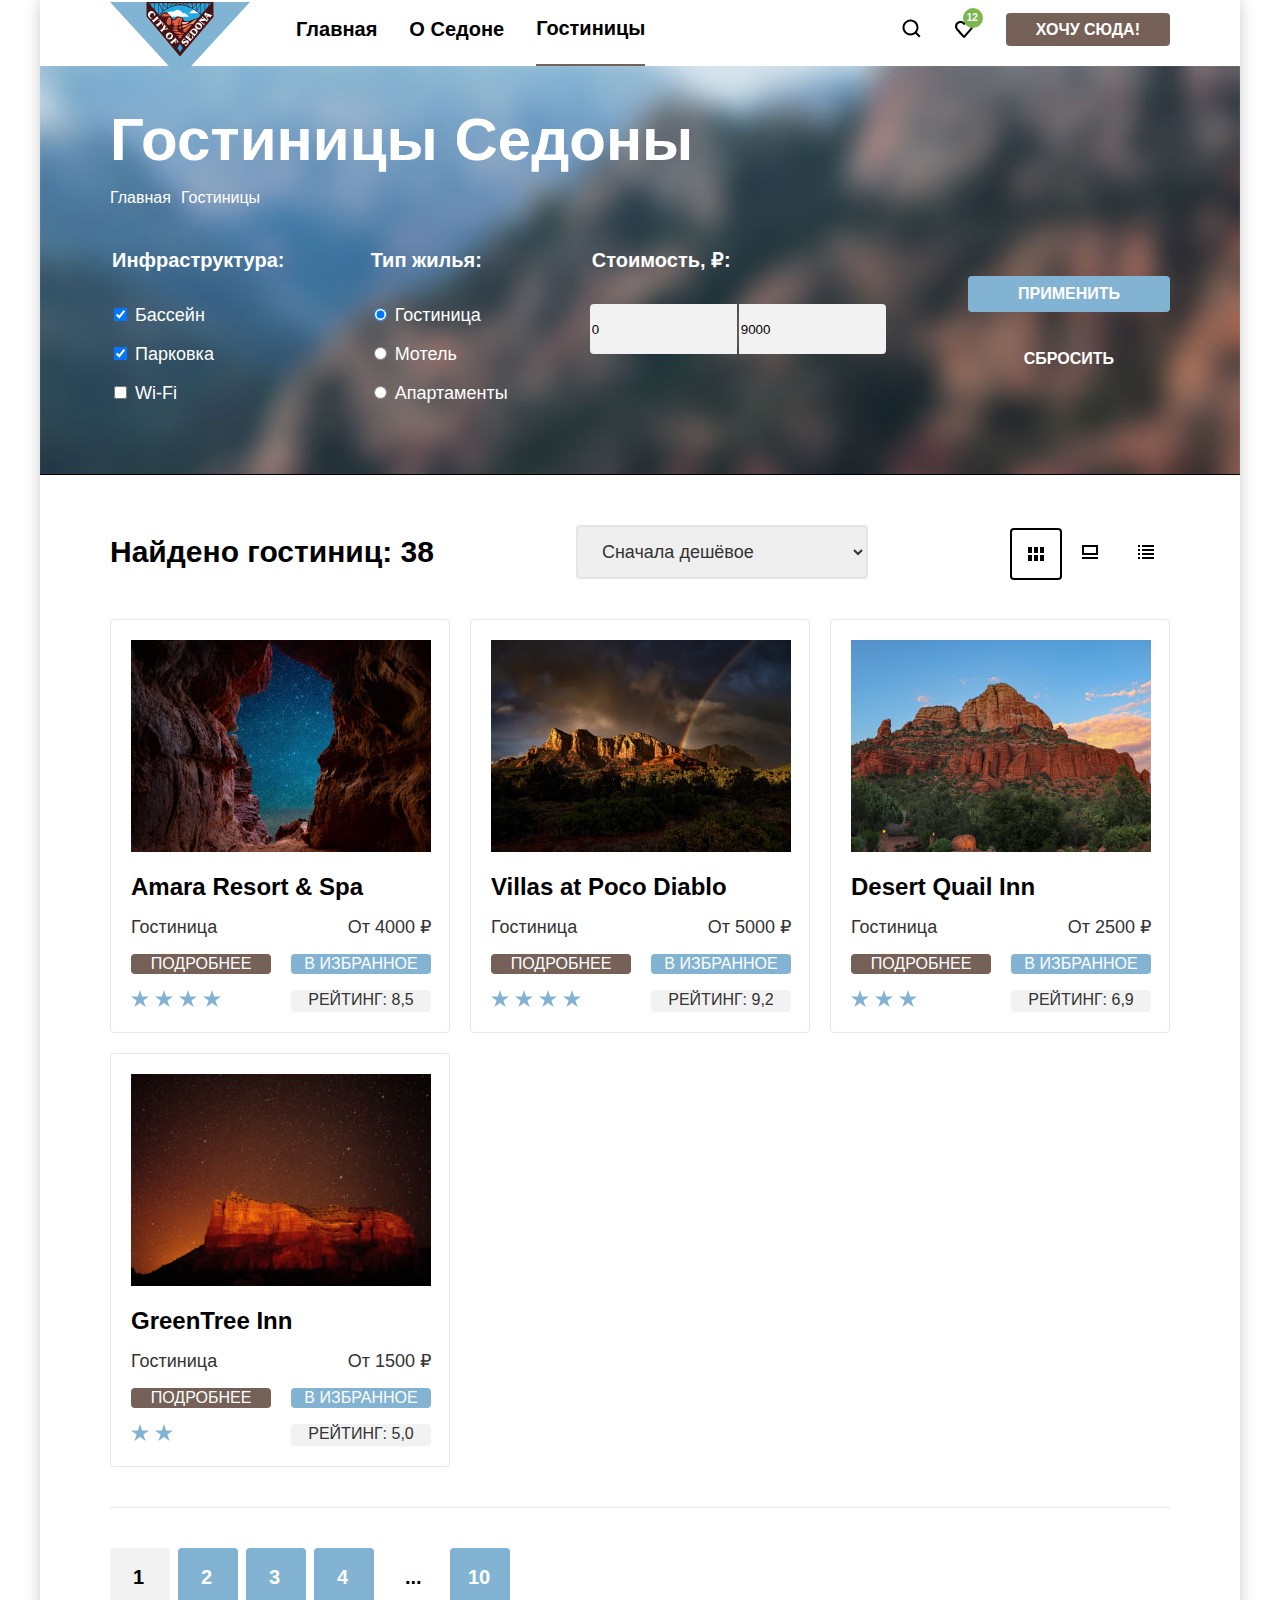
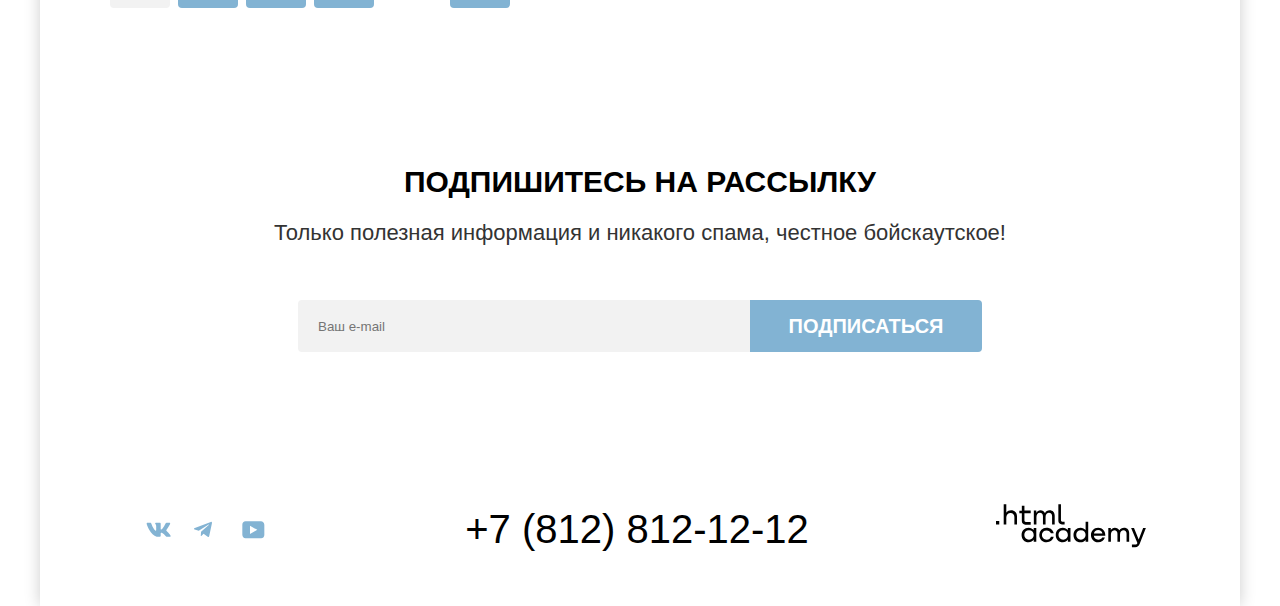
==== catalog.html @ 8053b5fb "Revert "Завершаем вёрстку всех компонентов"" ====
<!DOCTYPE html>
<html lang="ru">

  <head>
    <meta charset="utf-8">
    <title>Каталог</title>
    <link rel="stylesheet" href="styles/style.css">
  </head>

  <body>
    <div class="shadow-container">
    <header class="page-header">
      <nav class="navigation">
        <a href="index.html" class="navigation-link-logo">
          <img src="img/header-logo.svg" alt="Логотип Седона" class="page-header-logo">
        </a>
        <ul class="navigation-list">
          <li class="navigation-item">
            <a href="index.html" class="navigation-link">Главная</a>
          </li>
          <li class="navigation-item">
            <a href="#" class="navigation-link">О Седоне</a>
          </li>
          <li class="navigation-item">
            <a href="catalog.html" class="navigation-link navigation-current">Гостиницы</a>
          </li>
        </ul>
        <ul class="navigation-list navigation-user">
          <li class="navigation-item">
            <a href="#" class="navigation-link">
              <div class="search-icon"></div>
              <span class="visually-hidden">Поиск</span>
            </a>
          </li>
          <li class="navigation-item">
            <a href="#" class="navigation-link">
              <div class="favorite-icon">
                <div class="nav-link-favorit">
                  <div class="nav-link-favorite-number">12</div>
                </div>
              </div>
              <span class="visually-hidden">Избранное</span>
            </a>
          </li>
          <li class="navigation-item">
            <a href="#" class="navigation-link-button button">Хочу Сюда!</a>
          </li>
        </ul>
      </nav>
    </header>
    <main class="main-inner main-container">
      <div class="page-container">
        <div class="inner-header">
          <h1 class="inner-header-title">Гостиницы Седоны</h1>
          <ul class="breadcrumbs">
            <li class="breadcrumbs-item">
              <a class="breadcrumbs-link" href="index.html">Главная</a>
            </li>
            <li class="breadcrumbs-item">
              <a class="breadcrumbs-link">Гостиницы</a>
            </li>
          </ul>
          <section class="catalog-products">
            <h2 class="visually-hidden" hidden>Список жилья с фильтрами</h2>
            <form class="catalog-filter" action="https://echo.htmlacademy.ru/" method="get">
              <div class="catalog-filter-wrapper">
                <fieldset class="catalog-filter-group">
                  <legend class="catalog-filter-title">Инфраструктура:</legend>
                  <ul class="catalog-filter-list">
                    <li class="catalog-filter-item">
                      <label class="control">
                        <input class="control-input" type="checkbox" name="swimming-pool" checked>
                        Бассейн
                      </label>
                    </li>
                    <li class="catalog-filter-item">
                      <label class="control">
                        <input class="control-input" type="checkbox" name="parking-place" checked>
                        Парковка
                      </label>
                    </li>
                    <li class="catalog-filter-item">
                      <label class="control">
                        <input class="control-input" type="checkbox" name="wifi-zone">
                        Wi-Fi
                      </label>
                    </li>
                  </ul>
                </fieldset>
                <fieldset class="catalog-filter-group">
                  <legend class="catalog-filter-title">Тип жилья:</legend>
                  <ul class="catalog-filter-list">
                    <li class="catalog-filter-item">
                      <label class="control">
                        <input class="control-input" type="radio" name="accomodation" value="Hotel" checked>
                        Гостиница
                      </label>
                    </li>
                    <li class="catalog-filter-item">
                      <label class="control">
                        <input class="control-input" type="radio" name="accomodation" value="Motel">
                        Мотель
                      </label>
                    </li>
                    <li class="catalog-filter-item">
                      <label class="control">
                        <input class="control-input" type="radio" name="accomodation" value="apartments">
                        Апартаменты
                      </label>
                    </li>
                  </ul>
                </fieldset>
                <fieldset class="catalog-filter-group">
                  <legend class="catalog-filter-title">Стоимость, ₽:</legend>
                  <div class="input-price-block">
                    <input class="input-price" type="number" name="min-price" value="0">
                    <input class="input-price input-price-max" type="number" name="max-price" value="9000">
                  </div>
                </fieldset>
                <div class="catalog-filter-buttons">
                  <button class="catalog-filter-button button-blue" type="submit">Применить</button>
                  <button class="catalog-filter-button-bottom" type="reset">Сбросить</button>
                </div>
              </div>
            </form>
          </section>
        </div>
        <div class="hotel-result-wrapper">
          <p class="select-hotel-results">Найдено гостиниц: 38</p>
          <select class="select-control" aria-label="Сортировка">
            <option value="popular">Сначала дешёвое</option>
            <option value="cheap">Сначала популярное</option>
            <option value="expensive">Сначала дорогое</option>
          </select>
          <ul class="hotel-result-list">
            <li class="hotel-result-item">
              <a href="#" class="catalog-button button-light">
                <span class="visually-hidden">Показать список</span>
                <div class="hotel-result-icon-one"></div>
              </a>
            </li>
            <li class="hotel-result-item">
              <a class="catalog-button" href="#">
                <span class="visually-hidden">Показать карточки</span>
                <div class="horel-result-icon-two"></div>
              </a>
            </li>
            <li class="hotel-result-item">
              <a class="catalog-button" href="#">
                <span class="visually-hidden">Показать расширенный список</span>
                <div class="hotel-result-icon-three"></div>
              </a>
            </li>
          </ul>
        </div>
        <ul class="product-list">
          <li class="product-card">
            <a class="product-card-link" href="#">
              <img class="product-card-image" src="img/hotel-1.jpg" alt="nature photo">
              <h3 class="product-card-title">Amara Resort & Spa</h3>
            </a>
            <div class="product-card-content">
              <span class="product-card-hotel">Гостиница</span>
              <span class="product-card-price">От 4000 ₽</span>
              <a class="product-card-button-brown" href="#">подробнее</a>
              <a class="product-card-button-favourite" href="#">в избранное</a>
              <ul class="product-card-star-list">
                <li class="product-card-star-item">
                  <img src="img/star-blue.svg" width="18" height="17" alt="star" class="product-card-star-icon">
                </li>
                <li class="product-card-star-item">
                  <img src="img/star-blue.svg" width="18" height="17" alt="star" class="product-card-star-icon">
                </li>
                <li class="product-card-star-item">
                  <img src="img/star-blue.svg" width="18" height="17" alt="star" class="product-card-star-icon">
                </li>
                <li class="product-card-star-item">
                  <img src="img/star-blue.svg" width="18" height="17" alt="star" class="product-card-star-icon">
                </li>
              </ul>
              <span class="product-card-rating">Рейтинг: 8,5</span>
            </div>
          </li>
          <li class="product-card">
            <a class="product-card-link" href="#">
              <img class="product-card-image" src="img/hotel-2.jpg" width="300" height="212" alt="nature photo">
              <h3 class="product-card-title">Villas at Poco Diablo</h3>
            </a>
            <div class="product-card-content">
              <span class="product-card-hotel">Гостиница</span>
              <span class="product-card-price">От 5000 ₽</span>
              <a class="product-card-button-brown" href="#">подробнее</a>
              <a class="product-card-button-favourite" href="#">в избранное</a>
              <ul class="product-card-star-list">
                <li class="product-card-star-item">
                  <img src="img/star-blue.svg" width="18" height="17" alt="star" class="product-card-star-icon">
                </li>
                <li class="product-card-star-item">
                  <img src="img/star-blue.svg" width="18" height="17" alt="star" class="product-card-star-icon">
                </li>
                <li class="product-card-star-item">
                  <img src="img/star-blue.svg" width="18" height="17" alt="star" class="product-card-star-icon">
                </li>
                <li class="product-card-star-item">
                  <img src="img/star-blue.svg" width="18" height="17" alt="star" class="product-card-star-icon">
                </li>
              </ul>
              <span class="product-card-rating">Рейтинг: 9,2</span>
            </div>
          </li>
          <li class="product-card">
            <a class="product-card-link" href="#">
              <img class="product-card-image" src="img/hotel-3.jpg" width="300" height="212" alt="nature photo">
              <h3 class="product-card-title">Desert Quail Inn</h3>
            </a>
            <div class="product-card-content">
              <span class="product-card-hotel">Гостиница</span>
              <span class="product-card-price">От 2500 ₽</span>
              <a class="product-card-button-brown" href="#">подробнее</a>
              <a class="product-card-button-favourite" href="#">в избранное</a>
              <ul class="product-card-star-list">
                <li class="product-card-star-item">
                  <img src="img/star-blue.svg" width="18" height="17" alt="star" class="product-card-star-icon">
                </li>
                <li class="product-card-star-item">
                  <img src="img/star-blue.svg" width="18" height="17" alt="star" class="product-card-star-icon">
                </li>
                <li class="product-card-star-item">
                  <img src="img/star-blue.svg" width="18" height="17" alt="star" class="product-card-star-icon">
                </li>
              </ul>
              <span class="product-card-rating">Рейтинг: 6,9</span>
            </div>
          </li>
          <li class="product-card">
            <a class="product-card-link" href="#">
              <img class="product-card-image" src="img/hotel-4.jpg" width="300" height="212" alt="nature photo">
              <h3 class="product-card-title">GreenTree Inn</h3>
            </a>
            <div class="product-card-content">
              <span class="product-card-hotel">Гостиница</span>
              <span class="product-card-price">От 1500 ₽</span>
              <a class="product-card-button-brown" href="#">подробнее</a>
              <a class="product-card-button-favourite" href="#">в избранное</a>
              <ul class="product-card-star-list">
                <li class="product-card-star-item">
                  <img src="img/star-blue.svg" width="18" height="17" alt="star" class="product-card-star-icon">
                </li>
                <li class="product-card-star-item">
                  <img src="img/star-blue.svg" width="18" height="17" alt="star" class="product-card-star-icon">
                </li>
              </ul>
              <span class="product-card-rating">Рейтинг: 5,0</span>
            </div>
          </li>
        </ul>
        <div class="divider-line"></div>
        <ul class="pagination">
          <li class="pagination-item">
            <a class="pagination-link pagination-current">1</a>
          </li>
          <li class="pagination-item">
            <a class="pagination-link" href="#">2</a>
          </li>
          <li class="pagination-item">
            <a class="pagination-link" href="#">3</a>
          </li>
          <li class="pagination-item">
            <a class="pagination-link" href="#">4</a>
          </li>
          <li class="pagination-item">
            <a class="pagination-link pagination-dots" href="#">...</a>
          </li>
          <li class="pagination-item">
            <a class="pagination-link" href="#">10</a>
          </li>
        </ul>
        <section class="mail">
          <h2 class="mail-title">Подпишитесь на рассылку</h2>
          <p class="mail-text">Только полезная информация и никакого спама, честное бойскаутское!</p>
          <form class="mail-form" action="https://echo.htmlacademy.ru/" method="post">
            <input class="mail-field" type="email" name="mail-input" placeholder="Ваш e-mail">
            <button class="mail-button button-blue" type="submit">Подписаться</button>
          </form>
        </section>
      </div>
    </main>
    <footer class="page-footer">
      <div class="page-footer-container">
        <section class="footer-social">
          <h2 class="visually-hidden">Соц сети</h2>
          <ul class="footer-social-list">
            <li class="footer-social-item">
              <a href="#" class="footer-social-item-link">
                <svg xmlns="http://www.w3.org/2000/svg" width="25" height="15" fill="none" viewBox="0 0 25 15">
                  <path fill="#83B3D3" fill-rule="evenodd"
                    d="M24.12 1.8c.16-.54 0-.94-.8-.94H20.7c-.67 0-.98.34-1.15.73 0 0-1.33 3.2-3.22 5.27-.61.6-.9.8-1.23.8-.16 0-.41-.2-.41-.75v-5.1c0-.66-.19-.95-.74-.95H9.82c-.42 0-.67.3-.67.59 0 .62.95.76 1.04 2.51v3.8c0 .83-.15.98-.48.98-.9 0-3.06-3.2-4.34-6.88-.25-.72-.5-1-1.18-1H1.57c-.75 0-.9.34-.9.73 0 .68.89 4.07 4.14 8.55 2.17 3.06 5.23 4.72 8 4.72 1.68 0 1.88-.37 1.88-1v-2.32c0-.74.16-.88.7-.88.38 0 1.05.19 2.6 1.66 1.79 1.75 2.08 2.54 3.08 2.54h2.63c.75 0 1.12-.37.9-1.1-.23-.72-1.08-1.77-2.2-3.02-.62-.71-1.54-1.48-1.82-1.86-.39-.5-.28-.71 0-1.15 0 0 3.2-4.42 3.54-5.93Z"
                    clip-rule="evenodd" />
                </svg>
                <span class="visually-hidden">Вконтакте</span>
              </a>
            </li>
            <li class="footer-social-item">
              <a href="#" class="footer-social-item-link">
                <svg xmlns="http://www.w3.org/2000/svg" width="18" height="16" fill="none" viewBox="0 0 18 16"
                  aria-hidden="true" focusable="false">
                  <path fill="#83B3D3"
                    d="M16.79.96.84 7.1c-1.09.44-1.08 1.05-.2 1.32l4.1 1.28 9.47-5.98c.44-.27.85-.13.52.17l-7.68 6.93-.28 4.22c.41 0 .6-.2.83-.41l1.99-1.94 4.13 3.06c.77.42 1.31.2 1.5-.71l2.72-12.8c.28-1.1-.43-1.61-1.16-1.28Z" />
                </svg>
                <span class="visually-hidden">Телеграмм</span>
              </a>
            </li>
            <li class="footer-social-item">
              <a href="#" class="footer-social-item-link">
                <svg xmlns="http://www.w3.org/2000/svg" width="23" height="18" fill="none" viewBox="0 0 23 18"
                  aria-hidden="true" focusable="false">
                  <path fill="#83B3D3"
                    d="M18.94.36H3.51C1.65.36.33 1.95.33 3.76v10.09c0 1.91 1.32 3.5 3.18 3.5h15.65c1.64 0 3.17-1.59 3.17-3.4V3.76c-.22-1.8-1.53-3.4-3.39-3.4ZM7.99 12.89V4.82l7.34 4.04-7.34 4.03Z" />
                </svg>
                <span class="visually-hidden">Ютуб</span>
              </a>
            </li>
          </ul>
        </section>
        <section class="footer-contacts">
          <h2 class="visually-hidden">Контакты</h2>
          <a href="tel:+78128121212" class="footer-contacts-phone">+7 (812) 812-12-12</a>
        </section>
        <section class="footer-link">
          <h2 class="visually-hidden">ссылка на html academy</h2>
          <a class="footer-htmlacademy-link" href="https://htmlacademy.ru/">
            <svg xmlns="http://www.w3.org/2000/svg" width="150" height="50" fill="#000" viewBox="0 0 115 34">
              <path fill="#000"
                d="M0 13.26v2.6h2.5v-2.6H0ZM11.6 4.86c-1.6 0-2.8.7-3.6 1.7h-.1V.36h-2v15.5h2v-5.3c0-2.1 1.3-3.6 3.3-3.6 1.8 0 2.9 1.4 2.9 3.2v5.7h2v-6.1c.1-3-1.8-4.9-4.5-4.9ZM26.6 5.16h-4.8v-3.7h-2v3.8h-1.9v2h1.9v6c0 1.7 1 2.7 2.7 2.7h4.1v-2h-3.7c-.7 0-1.1-.4-1.1-1.1v-5.7h4.8v-2ZM41.1 4.96c-1.6 0-2.9.8-3.5 2.1h-.1c-.6-1.2-1.8-2.1-3.4-2.1-1.4 0-2.5.8-3.1 1.8h-.1v-1.6H29v10.6h2v-5.4c0-2 1-3.5 2.6-3.5 1.5 0 2.4 1 2.4 2.6v6.3h2v-5.6c0-2.4 1.4-3.3 2.6-3.3 1.5 0 2.4 1 2.4 2.6v6.3h2v-6.5c.1-2.5-1.4-4.3-3.9-4.3ZM47.8 13.06c0 1.7 1 2.7 2.8 2.7h2v-2h-1.7c-.7 0-1.1-.4-1.1-1.1V.36h-2v12.7ZM28.9 20.06c-.9-1.1-2.2-1.8-3.9-1.8-3.1 0-5.4 2.3-5.4 5.6s2.3 5.6 5.4 5.6c1.8 0 3-.8 3.8-1.9h.1v1.6h2v-10.6h-2v1.5Zm-3.6 7.4c-2.2 0-3.6-1.6-3.6-3.6s1.4-3.6 3.6-3.6 3.6 1.6 3.6 3.6c0 1.9-1.4 3.6-3.6 3.6ZM44.2 22.36c-.5-2.4-2.6-4.1-5.4-4.1a5.4 5.4 0 0 0-5.6 5.6c0 3.1 2.2 5.6 5.6 5.6 2.8 0 4.9-1.8 5.4-4.2h-2.1a3.4 3.4 0 0 1-3.3 2.3c-2.2 0-3.6-1.6-3.6-3.6s1.4-3.6 3.6-3.6c1.6 0 2.8 1 3.3 2.2h2.1v-.2ZM55.1 20.06c-.9-1.1-2.2-1.8-3.9-1.8-3.1 0-5.4 2.3-5.4 5.6s2.3 5.6 5.4 5.6c1.8 0 3-.8 3.8-1.9h.1v1.6h2v-10.6h-2v1.5Zm-3.6 7.4c-2.2 0-3.6-1.6-3.6-3.6s1.4-3.6 3.6-3.6 3.6 1.6 3.6 3.6c0 1.9-1.5 3.6-3.6 3.6ZM68.7 20.16c-.9-1.1-2.2-1.9-3.9-1.9-3.1 0-5.4 2.3-5.4 5.6s2.2 5.6 5.4 5.6c1.7 0 3-.8 3.8-1.8h.1v1.5h2v-15.4h-2v6.4Zm-3.6 7.3c-2.2 0-3.6-1.6-3.6-3.6s1.4-3.6 3.6-3.6 3.6 1.6 3.6 3.6c-.1 2-1.5 3.6-3.6 3.6ZM78.3 18.26c-3.3 0-5.5 2.5-5.5 5.6 0 3 2.1 5.6 5.5 5.6 2.5 0 4.5-1.3 5.2-3.6h-2.1c-.5 1-1.6 1.6-3 1.6-1.9 0-3.3-1.3-3.4-2.9h8.8c.2-3.6-2-6.3-5.5-6.3Zm0 1.9c1.7 0 3 1 3.3 2.6h-6.5c.3-1.5 1.5-2.6 3.2-2.6ZM98.2 18.26c-1.6 0-2.9.8-3.6 2h-.1c-.6-1.2-1.8-2-3.4-2-1.4 0-2.5.7-3.1 1.8v-1.5h-1.9v10.6h2v-5.4c0-2 1-3.4 2.6-3.5 1.5 0 2.4 1 2.4 2.6v6.3h2v-5.6c0-2.4 1.4-3.3 2.6-3.3 1.5 0 2.4 1 2.4 2.6v6.3h2v-6.5c.1-2.6-1.4-4.4-3.9-4.4ZM109.4 27.36l-3.6-8.9h-2.2l4.8 11.6c-.3.9-.7 1.2-1.7 1.2h-2.5v2h2.5c1.8 0 2.8-.8 3.5-2.6l4.7-12.2h-2.1l-3.4 8.9Z" />
            </svg>
          </a>
        </section>
      </div>
    </footer>
  </div>
  </body>

</html>
---- styles/style.css ----
@font-face {
  font-family: "PT Sans";
  font-style: normal;
  font-weight: 400;
  src: url(../fonts/ptsans-400.woff2) format(woff2);
  font-display: swap;
}

@font-face {
  font-family: "PT Sans";
  font-style: normal;
  font-weight: 700;
  src: url(../fonts/ptsans-700.woff2) format(woff2);
  font-display: swap;
}

ul,
li {
  list-style-type: none;
  margin: 0;
  padding: 0;
}

.visually-hidden {
  position: absolute;
  width: 1px;
  height: 1px;
  margin: -1px;
  padding: 0;
  border: 0;
  clip: rect(0 0 0 0);
  overflow: hidden;
}

body {
  margin: 0;
  display: flex;
  flex-direction: column;
  min-height: 100%;
  font-family: "PT Sans", sans-serif;
  font-size: 18px;
  line-height: 21px;
  background: #FFFFFF;
}

.shadow-container {
  width: 1200px;
  margin: 0 auto;
  box-shadow: 0px 0px 15px rgba(0, 0, 0, 0.2);
}


.main-container {
  flex-grow: 1;
}

.page-header {
  width: 1200px;
  margin: 0 auto;

}

.navigation {
  display: flex;
  width: 100%;
  justify-content: space-between;
  padding: 0 70px;
  box-sizing: border-box;
  margin-top: -8px;
}

.navigation-link-logo {
  position: relative;
  width: 140px;
}

.page-header-logo {
  position: absolute;
  bottom: -6px;

}

.navigation .navigation-list:nth-child(2) {
  margin-right: auto;
  margin-left: 46px;
}

.navigation-list {
  margin: 0;
  padding: 0;
  display: flex;
  flex-wrap: wrap;
  align-items: center;
  column-gap: 32px;
}

.navigation-link {
  display: block;
  font-weight: 700;
  font-size: 20px;
  line-height: 24px;
  text-decoration: none;
  text-align: center;
  color: #000000;
}

.search-icon {
  width: 20px;
  height: 20px;
  background-image: url("../img/search-icon.svg");
  background-repeat: no-repeat;
}

.favorite-icon {
  position: relative;
  width: 20px;
  height: 20px;
  background-image: url("../img/heart-icon.svg");
  background-repeat: no-repeat;
}

.nav-link-favorit {
  position: absolute;
  color: white;
  background: #7DB54F;
  border-radius: 10px;
  width: 20px;
  height: 20px;
  text-align: center;
  padding-bottom: 4px;
  left: 9px;
  bottom: 11px;
  padding: 0;
}

.nav-link-favorite-number {
  font-size: 10px;
  line-height: 10px;
  padding: 5px 5px 5px 4px;
  text-align: center;
}


.navigation-current {
  border-bottom: 2px solid rgba(117, 98, 87, 1);
  padding-top: 24px;
  padding-bottom: 24px;
}


.navigation-link-button {
  font-family: inherit;
  font-size: 16px;
  line-height: 20px;
  font-weight: 700;
  text-align: center;
  color: #ffffff;
  background-color: #756157;
  text-decoration: none;
  text-transform: uppercase;
  padding: 8px 30px;
  border-radius: 4px;
}

.button:hover {
  background: #615048;
}


.button:focus {
  background: #615048;
  outline: none;
}

.button:active {
  background: #756157;
  color: rgba(255, 255, 255, 0.3);
}

.button:disabled {
  background: #E5E5E5;
}

.page-container {
  width: 1200px;
  margin: 0 auto;

}

.main-index-wrapper {
  background-image: url("../img/head-background.jpg");
  background-size: 100% auto;
  background-repeat: no-repeat;
  background-color: #000000;
  display: flex;
  flex-direction: column;
  align-items: center;
}

.main-index-logo {
  margin-top: 52px;
  margin-bottom: 25px;
}

.main-index-divider {
  background-image: url(../img/main-head-divider.svg);
  background-repeat: no-repeat;
  width: 1200px;
  height: 56px;
}



.main-index-title {
  font-weight: 700;
  font-size: 30px;
  line-height: 36px;
  text-transform: uppercase;
  text-align: center;
  max-width: 750px;
  margin: 0 auto;
  margin-top: 69px;
}

.main-index-text {
  font-size: 22px;
  line-height: 26px;
  color: #333333;
  text-align: center;
  margin-top: 25px;
  margin-bottom: 69px;
}

.advantages-list {
  display: flex;
  flex-wrap: wrap;
  padding: 0;
  margin: 0;
}

.advantages-image {
  display: block;
}

.advantages-item-title {
  position: relative;
  font-size: 24px;
  line-height: 28px;
  text-align: center;
  text-transform: uppercase;
  margin: 0;
  margin-bottom: 30px;
}



.advantages-block .advantages-item-title::before {
  position: absolute;
  bottom: -30px;
  width: 60px;
  height: 2px;
  left: 50%;
  margin-left: -30px;
  background-color: rgba(255, 255, 255, 0.3);
  content: "";
}


.advantages-description {
  text-align: center;
  margin: 0;
  max-width: 240px;
  margin-top: 30px;
  color: #333333;
}

.advantages-block .advantages-description {
  color: #FFFFFF;
}

.advantages-block {
  display: flex;
  flex-direction: column;
  align-items: center;
  justify-content: center;
  background-color: #82B3D3;
  color: #FFFFFF;
  min-width: 400px;
  height: 385px;
}

.advantages-container {
  display: flex;
  flex-direction: column;
  align-items: center;
  justify-content: center;
  background: rgba(131, 179, 211, 0.12);
  min-width: 400px;
  height: 385px;
}

.advantages-container-blue {
  background: rgba(131, 179, 211, 0.2);
}

.advantages-container .advantages-item-title::before {
  position: absolute;
  bottom: -30px;
  width: 60px;
  height: 2px;
  left: 50%;
  margin-left: -30px;
  background-color: rgba(0, 0, 0, 0.3);
  content: "";
}

.offer-container {
  display: flex;
  flex-direction: column;
  align-items: center;
  justify-content: center;
  margin-top: 64px;
  margin-bottom: 64px;
}

.offer-title {
  font-weight: 700;
  font-size: 30px;
  line-height: 36px;
  text-transform: uppercase;
  text-align: center;
  max-width: 505px;
  margin: 0;
  margin-bottom: 20px;
}

.offer-text {
  font-size: 22px;
  line-height: 26px;
  text-align: center;
  margin: 0;
  color: #333333;
}

.activities-list {
  display: flex;
  list-style: none;
  align-items: center;
  margin: 0;
  padding: 0;
}

.activities-block {
  display: flex;
  flex-direction: column;
  align-items: center;
  justify-content: center;
  min-height: 385px;
  min-width: 400px;
  background: rgba(131, 179, 211, 0.12);
}

.activities-block-white {
  display: flex;
  flex-direction: column;
  align-items: center;
  justify-content: center;
  min-height: 385px;
  min-width: 400px;
  background: #FFFFFF;
}

.activities-title {
  font-size: 24px;
  line-height: 28px;
  text-align: center;
  text-transform: uppercase;
  margin: 0;
  padding: 0;
  padding-bottom: 30px;
  padding-top: 30px;
}

.icon-home {
  background-image: url(../img/activies-hotel.svg);
  width: 75px;
  height: 72px;
  background-repeat: no-repeat;
}

.icon-burger {
  background-image: url(../img/activities-burger.svg);
  width: 74px;
  height: 70px;
  background-repeat: no-repeat;
}

.icon-gift {
  background-image: url(../img/activities-gift.svg);
  width: 64px;
  height: 76px;
  background-repeat: no-repeat;
}

.activities-description {
  text-align: center;
  color: #333333;
  margin: 0;
  padding: 0;
  max-width: 230px;
}

.search {
  display: flex;
  flex-direction: column;
  justify-content: center;
  align-items: center;
  margin-top: 96px;
  margin-bottom: 96px;
}

.search-title {
  font-size: 30px;
  line-height: 36px;
  text-align: center;
  text-transform: uppercase;
  margin: 0;
}

.search-text {
  font-size: 22px;
  line-height: 26px;
  text-align: center;
  max-width: 592px;
  margin: 0;
  margin-top: 20px;
  margin-bottom: 54px;
}

.search-button {
  font-family: inherit;
  font-size: 20px;
  line-height: 36px;
  font-weight: 700;
  text-align: center;
  color: #ffffff;
  background-color: #756157;
  text-decoration: none;
  text-transform: uppercase;
  display: block;
  max-width: 376px;
  padding: 5px 20px;
  border-radius: 5px;
}

.mail {
  display: flex;
  flex-direction: column;
  align-items: center;
  padding-top: 96px;
  padding-bottom: 104px;
}

.mail-background {
  background-image: url(../img/mail-background.jpg);
  background-size: 100% auto;
  background-repeat: no-repeat;
  background-color: #000000;
}

.mail-title {
  font-size: 30px;
  line-height: 36px;
  text-align: center;
  color: #000000;
  text-transform: uppercase;
  margin: 0;
}

.mail-title-white {
  color: #FFFFFF;
}

.mail-text {
  color: #333333;
  font-size: 22px;
  line-height: 26px;
  text-align: center;
  margin-top: 20px;
  margin-bottom: 54px;
}

.mail-text-white {
  color: #ffffff;
}

.mail-form {
  display: flex;
}

.mail-button {
  background: #82B3D3;
  border-radius: 0px 4px 4px 0px;
  color: #FFFFFF;
  border: none;
  text-transform: uppercase;
  font-weight: 700;
  font-size: 20px;
  line-height: 36px;
  box-sizing: border-box;
  width: 232px;
  height: 52px;
  padding: 0;
}

.button-blue:hover {
  background: #68A2CA;
}

.button-blue:focus {
  background: #68A2CA;
  outline: none;
}

.button-blue:active {
  background: #68A2CA;
  color: rgba(255, 255, 255, 0.3);
}

.mail-field {
  width: 452px;
  height: 52px;
  box-sizing: border-box;
  padding: 15px 20px;
  border: none;
  background: #F2F2F2;
  border-radius: 4px 0px 0px 4px;
}

.page-footer {
  width: 1200px;
  margin: 0 auto;
}

.page-footer-container {
  display: flex;
  width: 1200px;
  margin: 0 auto;
  justify-content: space-around;
  align-items: center;
  padding-top: 45px;
  padding-bottom: 50px;
}


.page-footer a {
  color: #000000;
}


.footer-social-list {
  display: flex;
  flex-wrap: wrap;
  margin: 0;
  padding: 0;
  max-width: 250px;
}

.footer-social-item {
  box-sizing: border-box;
  width: 48px;
  height: 40px;
  padding: 12px;
}

.footer-contacts-phone {
  font-size: 40px;
  line-height: 40px;
  text-align: center;
  text-decoration: none;
  text-transform: uppercase;
  margin: 0;
  padding: 0;
}

/* telephone state */
.footer-contacts-phone:hover {
  color: #756157;
}

.footer-contacts-phone:focus {
  color: #756157;
  outline: none;
}

.footer-contacts-phone:active {
  color: rgba(117, 97, 87, 0.3);
}

/* html academy link state */
.footer-htmlacademy-link:hover path {
  fill: #756157;
}

.footer-htmlacademy-link:focus {
  outline: none;
}

.footer-htmlacademy-link:focus path {
  fill: #756157;
}

.footer-htmlacademy-link:active path {
  fill: rgba(117, 97, 87, 0.3);
}

/* footer icons state */
.footer-social-item-link:hover path {
  fill: #68A2CA;
}

.footer-social-item-link:focus {
  outline: none;
}

.footer-social-item-link:focus path {
  fill: #68A2CA;
}

.footer-social-item-link:active path {
  fill: rgba(104, 162, 202, 0.3);
}

.inner-header {
  background-image: url(../img/catalog-header-background.jpg);
  background-size: 100% auto;
  background-repeat: no-repeat;
  background-color: #000000;
  display: flex;
  flex-direction: column;
  padding: 35px 70px 70px 70px;
}

.inner-header-title {
  font-size: 60px;
  line-height: 78px;
  color: #FFFFFF;
  margin: 0;
  padding: 0;
  margin-bottom: 8px;
}

.breadcrumbs {
  color: #FFFFFF;
  display: flex;
  margin: 0;
  padding: 0;
  margin-bottom: 40px;
}

.breadcrumbs-link {
  color: inherit;
  text-decoration: none;
  font-size: 16px;
  line-height: 21px;
  padding-right: 10px;
}

.breadcrumbs:last-child {
  padding-right: 0;
}

.catalog-filter-title {
  font-size: 20px;
  line-height: 24px;
  color: #FFFFFF;
  font-weight: 700;
  margin-bottom: 32px;
}

.catalog-filter-wrapper {
  display: flex;
  flex-direction: row;
  justify-content: space-between;
}

.catalog-filter-buttons {
  display: flex;
  flex-direction: column;
  justify-content: space-evenly;
}

.catalog-filter-group {
  border: none;
  margin: 0;
  padding: 0;
}

.catalog-filter-item {
  margin-bottom: 16px;
}

.catalog-filter-item:last-child {
  margin-bottom: 0;
}

.input-price-block {
  display: flex;
  gap: 2px;

}

.input-price {
  width: 143px;
  height: 48px;
  background: #F2F2F2;
  border-radius: 4px 0px 0px 4px;
  border: none;
}

.input-price-max {
  border-radius: 0px 4px 4px 0px;
}

.control {
  font-size: 18px;
  line-height: 23px;
  color: #FFFFFF;
}

.catalog-filter-button {
  font-weight: 700;
  font-size: 16px;
  line-height: 20px;
  text-align: center;
  align-items: center;
  color: #FFFFFF;
  text-transform: uppercase;
  background: #82B3D3;
  border-radius: 4px;
  border: none;
  padding: 8px 50px;
}

.catalog-filter-button-bottom {
  font-weight: 700;
  font-size: 16px;
  line-height: 20px;
  text-align: center;
  align-items: center;
  color: #FFFFFF;
  text-transform: uppercase;
  border: none;
  background: inherit;
  padding: 8px 50px;
}

.catalog-filter-button-bottom:hover {
  color: rgba(255, 255, 255, 0.6);
}

.catalog-filter-button-bottom:focus {
  border: 3px solid #83B3D3;
  border-radius: 4px;
  outline: none;
}

.catalog-filter-button-bottom:active {
  color: rgba(255, 255, 255, 0.3);
}

.hotel-result-wrapper {
  display: flex;
  flex-direction: row;
  align-items: center;
  justify-content: space-between;
  padding: 50px 70px 40px 70px;
}

.select-control {
  color: #333333;
  font-size: 18px;
  line-height: 21px;
  width: 292px;
  border: 2px solid #E5E5E5;
  border-radius: 4px;
  padding: 14px 20px;
}

.select-hotel-results {
  font-weight: 700;
  font-size: 30px;
  line-height: 36px;
  margin: 0;
  padding: 0;
}

.hotel-result-list {
  display: flex;
  flex-direction: row;
  flex-wrap: wrap;
  gap: 8px;
}

.hotel-result-item {
  width: 48px;
  height: 48px;
}

.hotel-result-icon-one {
  background-image: url(../img/hotel-result-icon-one.svg);
  width: 48px;
  height: 48px;
  background-repeat: no-repeat;
  background-position: center;
  border: 2px solid #000000;
  border-radius: 4px;
}

.horel-result-icon-two {
  background-image: url(../img/hotel-result-icon-two.svg);
  width: 48px;
  height: 48px;
  background-repeat: no-repeat;
  background-position: center;
}

.hotel-result-icon-three {
  background-image: url(../img/hotel-result-icon-three.svg);
  width: 48px;
  height: 48px;
  background-repeat: no-repeat;
  background-position: center;
}

.product-list {
  margin: 0 70px;
  padding: 0;
  display: grid;
  grid-template-columns: 340px 340px 340px;
  gap: 20px;

}

.product-card {
  max-width: 340px;
  display: flex;
  flex-direction: column;
  border: 1px solid #E6E6E6;
  border-radius: 4px;
  padding: 20px;
}

.product-card-content {
  display: grid;
  grid-template-columns: 140px 140px;
  row-gap: 16px;
  column-gap: 20px;
}

.product-card-link {
  text-decoration: none;
}

.product-card-title {
  font-size: 24px;
  line-height: 28px;
  color: #000000;

  margin-top: 16px;
  margin-bottom: 16px;
}

.product-card-hotel,
.product-card-price {
  color: #333333;
}

.product-card-price {
  justify-self: end;
}

.product-card-button-brown {
  font-size: 16px;
  line-height: 20px;
  text-align: center;
  align-items: center;
  color: #FFFFFF;
  text-transform: uppercase;
  background: #756157;
  border-radius: 4px;
  text-decoration: none;
}

.product-card-button-favourite {
  font-size: 16px;
  line-height: 20px;
  text-align: center;
  align-items: center;
  color: #FFFFFF;
  text-transform: uppercase;
  background: #82B3D3;
  border-radius: 4px;
  text-decoration: none;
}

.product-card-star-list {
  display: flex;
  padding: 0;
  margin: 0;
  gap: 6px;
}

.product-card-rating {
  font-size: 16px;
  line-height: 20px;
  text-align: center;
  text-transform: uppercase;
  color: #333333;
  background: #F2F2F2;
  border-radius: 4px;
}

.divider-line {
  width: 1060px;
  height: 1px;
  background-color: rgba(230, 230, 230, 1);
  margin: 40px auto;
}

.pagination {
  display: flex;
  margin-top: 40px;
  margin-bottom: 60px;
  margin-left: 70px;
  padding: 0;
  gap: 8px;
}

.pagination-link {
  display: block;
  box-sizing: border-box;
  width: 60px;
  height: 60px;
  padding: 11px 23px;
  font-weight: 700;
  font-size: 20px;
  line-height: 36px;
  color: #FFFFFF;
  text-decoration: none;
  background: #82B3D3;
  border-radius: 4px;
}

.pagination-item:last-of-type .pagination-link {
  padding: 11px 18px;
}

.pagination-current {
  background: #F2F2F2;
  border-radius: 4px;
  color: #000000;
}

.pagination-dots {
  color: #000000;
  background: #FFFFFF;
}
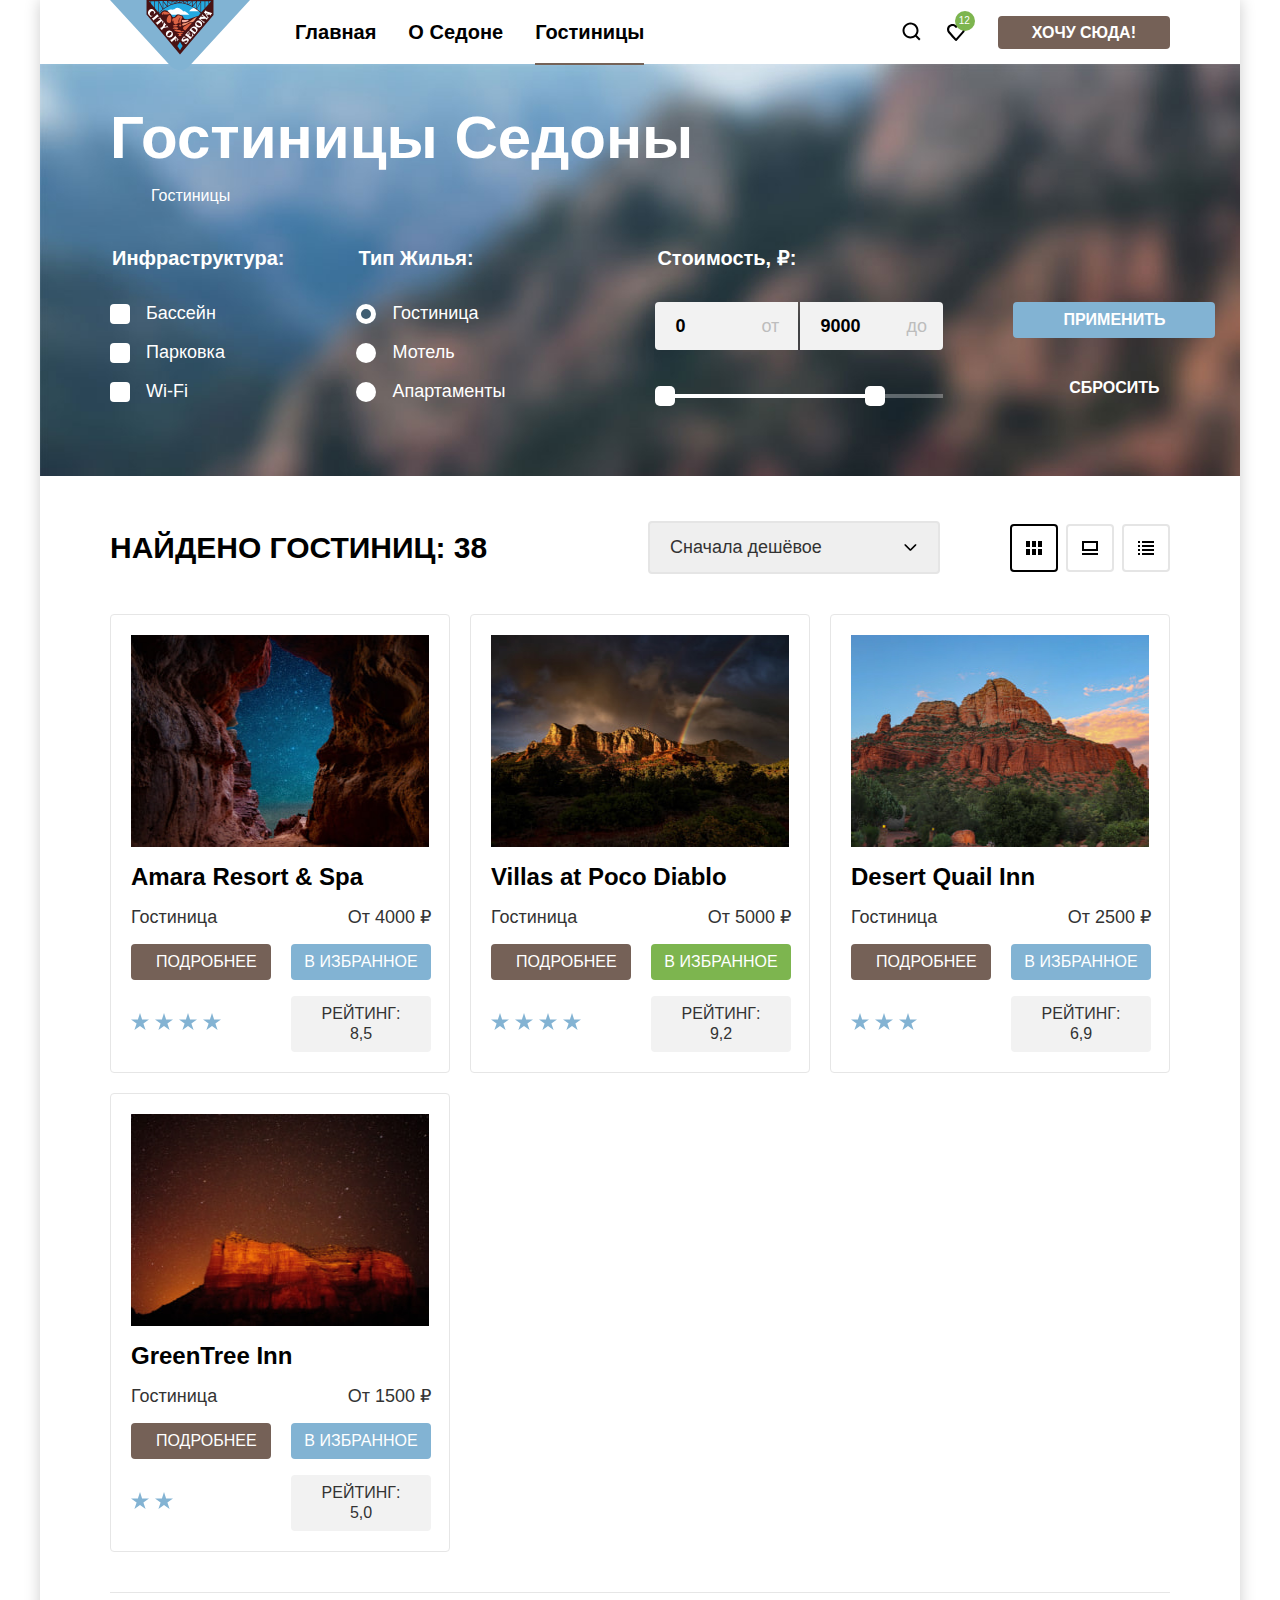
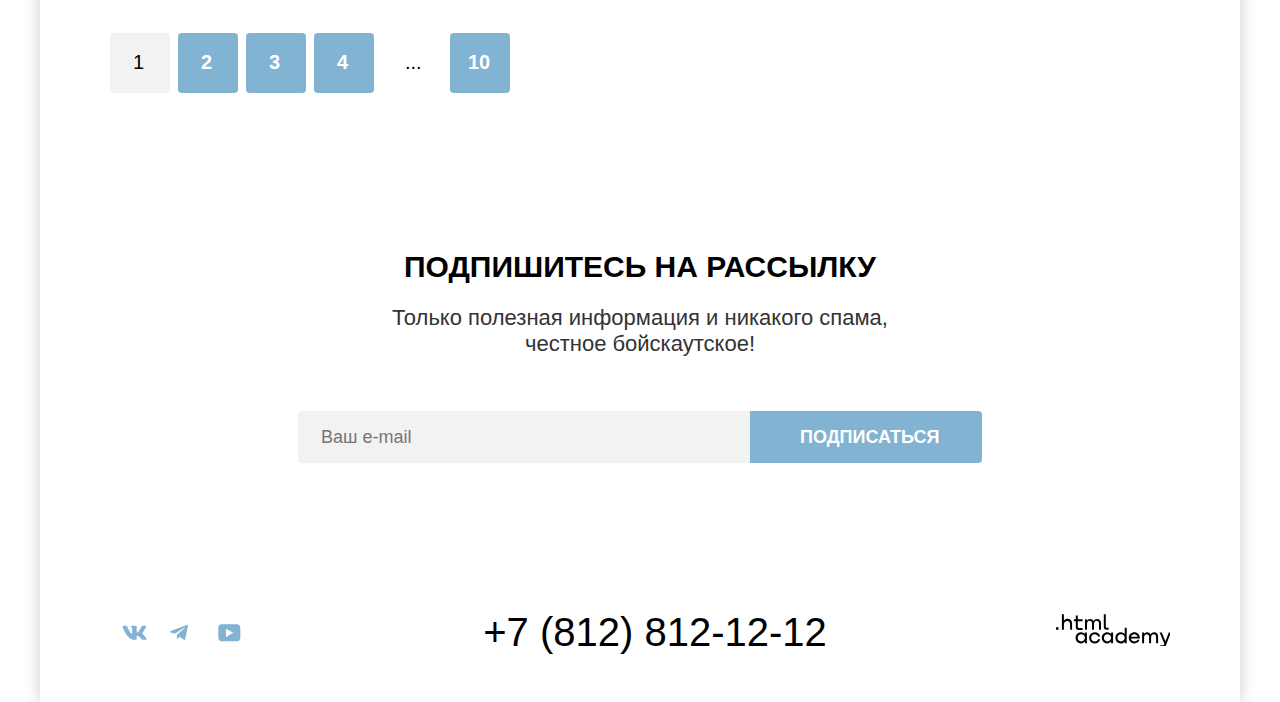
==== commit 6a4d84a4: "Merge pull request #9 from alexxxey2308/master" ====
--- a/catalog.html
+++ b/catalog.html
@@ -9,335 +9,370 @@
 
   <body>
     <div class="shadow-container">
-    <header class="page-header">
-      <nav class="navigation">
-        <a href="index.html" class="navigation-link-logo">
-          <img src="img/header-logo.svg" alt="Логотип Седона" class="page-header-logo">
-        </a>
-        <ul class="navigation-list">
-          <li class="navigation-item">
-            <a href="index.html" class="navigation-link">Главная</a>
-          </li>
-          <li class="navigation-item">
-            <a href="#" class="navigation-link">О Седоне</a>
-          </li>
-          <li class="navigation-item">
-            <a href="catalog.html" class="navigation-link navigation-current">Гостиницы</a>
-          </li>
-        </ul>
-        <ul class="navigation-list navigation-user">
-          <li class="navigation-item">
-            <a href="#" class="navigation-link">
-              <div class="search-icon"></div>
-              <span class="visually-hidden">Поиск</span>
-            </a>
-          </li>
-          <li class="navigation-item">
-            <a href="#" class="navigation-link">
-              <div class="favorite-icon">
-                <div class="nav-link-favorit">
-                  <div class="nav-link-favorite-number">12</div>
+      <header class="page-header">
+        <nav class="navigation">
+          <a href="index.html" class="navigation-link-logo">
+            <img src="img/header-logo.svg" alt="Логотип Седона" class="page-header-logo">
+          </a>
+          <ul class="navigation-list">
+            <li class="navigation-item">
+              <a href="index.html" class="navigation-link">Главная</a>
+            </li>
+            <li class="navigation-item">
+              <a href="#" class="navigation-link">О Седоне</a>
+            </li>
+            <li class="navigation-item">
+              <a href="catalog.html" class="navigation-link navigation-current">Гостиницы</a>
+            </li>
+          </ul>
+          <ul class="navigation-list navigation-user">
+            <li class="navigation-item">
+              <a href="#" class="navigation-link navigation-icon">
+                <div class="search-icon"></div>
+                <span class="visually-hidden">Поиск</span>
+              </a>
+            </li>
+            <li class="navigation-item">
+              <a href="#" class="navigation-link navigation-icon">
+                <div class="favorite-icon">
+                  <div class="nav-link-favorit">
+                    <div class="nav-link-favorite-number">12</div>
+                  </div>
                 </div>
+                <span class="visually-hidden">Избранное</span>
+              </a>
+            </li>
+            <li class="navigation-item">
+              <a href="#" class="navigation-link-button button">Хочу Сюда!</a>
+            </li>
+          </ul>
+        </nav>
+      </header>
+      <main class="main-inner main-container">
+        <div class="page-container">
+          <div class="inner-header">
+            <h1 class="inner-header-title">Гостиницы Седоны</h1>
+            <ul class="breadcrumbs">
+              <li class="breadcrumbs-item">
+                <a class="breadcrumbs-link" href="index.html">
+                  <span class="visually-hidden">Главная</span>
+                  <div class="breadcrumbs-home"></div>
+                </a>
+              </li>
+              <li class="breadcrumbs-item">
+                <a class="breadcrumbs-link">Гостиницы</a>
+              </li>
+            </ul>
+            <section class="catalog-products">
+              <h2 class="visually-hidden" hidden>Список жилья с фильтрами</h2>
+              <form class="catalog-filter" action="https://echo.htmlacademy.ru/" method="get">
+                <div class="catalog-filter-wrapper">
+                  <fieldset class="catalog-filter-group">
+                    <legend class="catalog-filter-title">Инфраструктура:</legend>
+                    <ul class="catalog-filter-list">
+                      <li class="catalog-filter-item">
+                        <label class="control">
+                          <input class="visually-hidden control-input" type="checkbox" name="swimming-pool" checked>
+                          <span class="control-mark"></span>
+                          <span class="control-label">Бассейн</span>
+                        </label>
+                      </li>
+                      <li class="catalog-filter-item">
+                        <label class="control">
+                          <input class="visually-hidden control-input" type="checkbox" name="parking-place" checked>
+                          <span class="control-mark"></span>
+                          <span class="control-label">Парковка</span>
+                        </label>
+                      </li>
+                      <li class="catalog-filter-item">
+                        <label class="control">
+                          <input class="visually-hidden control-input" type="checkbox" name="wifi-zone">
+                          <span class="control-mark"></span>
+                          <span class="control-label">Wi-Fi</span>
+                        </label>
+                      </li>
+                    </ul>
+                  </fieldset>
+                  <fieldset class="catalog-filter-group">
+                    <legend class="catalog-filter-title">Тип Жилья:</legend>
+                    <ul class="catalog-filter-list">
+                      <li class="catalog-filter-item">
+                        <label class="control">
+                          <input class="visually-hidden control-input" type="radio" name="accomodation" value="Hotel"
+                            checked>
+                          <span class="control-mark"></span>
+                          <span class="control-label">Гостиница</span>
+                        </label>
+                      </li>
+                      <li class="catalog-filter-item">
+                        <label class="control">
+                          <input class="visually-hidden control-input" type="radio" name="accomodation" value="Motel">
+                          <span class="control-mark"></span>
+                          <span class="control-label">Мотель</span>
+                        </label>
+                      </li>
+                      <li class="catalog-filter-item">
+                        <label class="control">
+                          <input class="visually-hidden control-input" type="radio" name="accomodation"
+                            value="apartments">
+                          <span class="control-mark"></span>
+                          <span class="control-label">Апартаменты</span>
+                        </label>
+                      </li>
+                    </ul>
+                  </fieldset>
+                  <fieldset class="catalog-filter-group">
+                    <legend class="catalog-filter-title">Стоимость, ₽:</legend>
+                    <div class="input-price-block">
+                      <label class="input-price-label">
+                        <input class="input-price" type="number" name="min-price" value="0">
+                        <span class="price-name">от</span>
+                      </label>
+                      <label class="input-price-label">
+                        <input class="input-price input-price-max" type="number" name="max-price" value="9000">
+                        <span class="price-name">до</span>
+                      </label>
+                    </div>
+                    <div class="range-scale">
+                      <div class="range-bar" style="left: 0; width: 220px">
+                        <button class="range-toggle toggle-min">
+                          <span class="visually-hidden">Изменить минимальную цену.</span>
+                        </button>
+                        <button class="range-toggle toggle-max">
+                          <span class="visually-hidden">Изменить максимальную цену.</span>
+                        </button>
+                      </div>
+                    </div>
+                  </fieldset>
+                  <div class="catalog-filter-buttons">
+                    <button class="catalog-filter-button button-blue" type="submit">Применить</button>
+                    <button class="transparent-button" type="reset">Сбросить</button>
+                  </div>
+                </div>
+              </form>
+            </section>
+          </div>
+          <div class="hotel-result-wrapper">
+            <p class="select-hotel-results">Найдено гостиниц: 38</p>
+            <select class="select-control" aria-label="Сортировка">
+              <option value="popular">Сначала дешёвое</option>
+              <option value="cheap">Сначала популярное</option>
+              <option value="expensive">Сначала дорогое</option>
+            </select>
+            <ul class="hotel-result-list">
+              <li class="hotel-result-item">
+                <a href="#" class="catalog-button">
+                  <span class="visually-hidden">Показать список</span>
+                  <div class="hotel-result-icon hotel-result-icon-one result-icon-active"></div>
+                </a>
+              </li>
+              <li class="hotel-result-item">
+                <a class="catalog-button" href="#">
+                  <span class="visually-hidden">Показать карточки</span>
+                  <div class="hotel-result-icon horel-result-icon-two"></div>
+                </a>
+              </li>
+              <li class="hotel-result-item">
+                <a class="catalog-button" href="#">
+                  <span class="visually-hidden">Показать расширенный список</span>
+                  <div class="hotel-result-icon hotel-result-icon-three"></div>
+                </a>
+              </li>
+            </ul>
+          </div>
+          <ul class="product-list">
+            <li class="product-card">
+              <a class="product-card-image-link" href="#">
+                <img class="product-card-image" src="img/hotel-1.jpg" alt="nature photo" width="300" height="212">
+              </a>
+              <a class="product-card-link" href="#">
+                <h3 class="product-card-title">Amara Resort & Spa</h3>
+              </a>
+              <div class="product-card-content">
+                <span class="product-card-hotel">Гостиница</span>
+                <span class="product-card-price">От 4000 ₽</span>
+                <a class="product-card-button-brown button" href="#">подробнее</a>
+                <a class="product-card-button-favourite button-blue" href="#">в избранное</a>
+                <ul class="product-card-star-list">
+                  <li class="product-card-star-item">
+                    <img src="img/star-blue.svg" width="18" height="17" alt="star" class="product-card-star-icon">
+                  </li>
+                  <li class="product-card-star-item">
+                    <img src="img/star-blue.svg" width="18" height="17" alt="star" class="product-card-star-icon">
+                  </li>
+                  <li class="product-card-star-item">
+                    <img src="img/star-blue.svg" width="18" height="17" alt="star" class="product-card-star-icon">
+                  </li>
+                  <li class="product-card-star-item">
+                    <img src="img/star-blue.svg" width="18" height="17" alt="star" class="product-card-star-icon">
+                  </li>
+                </ul>
+                <span class="product-card-rating">Рейтинг: 8,5</span>
               </div>
-              <span class="visually-hidden">Избранное</span>
-            </a>
-          </li>
-          <li class="navigation-item">
-            <a href="#" class="navigation-link-button button">Хочу Сюда!</a>
-          </li>
-        </ul>
-      </nav>
-    </header>
-    <main class="main-inner main-container">
-      <div class="page-container">
-        <div class="inner-header">
-          <h1 class="inner-header-title">Гостиницы Седоны</h1>
-          <ul class="breadcrumbs">
-            <li class="breadcrumbs-item">
-              <a class="breadcrumbs-link" href="index.html">Главная</a>
-            </li>
-            <li class="breadcrumbs-item">
-              <a class="breadcrumbs-link">Гостиницы</a>
+            </li>
+            <li class="product-card">
+              <a class="product-card-image-link" href="#">
+                <img class="product-card-image" src="img/hotel-2.jpg" width="300" height="212" alt="nature photo">
+              </a>
+              <a class="product-card-link" href="#">
+                <h3 class="product-card-title">Villas at Poco Diablo</h3>
+              </a>
+              <div class="product-card-content">
+                <span class="product-card-hotel">Гостиница</span>
+                <span class="product-card-price">От 5000 ₽</span>
+                <a class="product-card-button-brown button" href="#">подробнее</a>
+                <a class="product-card-button-favourite button-green" href="#">в избранное</a>
+                <ul class="product-card-star-list">
+                  <li class="product-card-star-item">
+                    <img src="img/star-blue.svg" width="18" height="17" alt="star" class="product-card-star-icon">
+                  </li>
+                  <li class="product-card-star-item">
+                    <img src="img/star-blue.svg" width="18" height="17" alt="star" class="product-card-star-icon">
+                  </li>
+                  <li class="product-card-star-item">
+                    <img src="img/star-blue.svg" width="18" height="17" alt="star" class="product-card-star-icon">
+                  </li>
+                  <li class="product-card-star-item">
+                    <img src="img/star-blue.svg" width="18" height="17" alt="star" class="product-card-star-icon">
+                  </li>
+                </ul>
+                <span class="product-card-rating">Рейтинг: 9,2</span>
+              </div>
+            </li>
+            <li class="product-card">
+              <a class="product-card-image-link" href="#">
+                <img class="product-card-image" src="img/hotel-3.jpg" width="300" height="212" alt="nature photo">
+              </a>
+              <a class="product-card-link" href="#">
+                <h3 class="product-card-title">Desert Quail Inn</h3>
+              </a>
+              <div class="product-card-content">
+                <span class="product-card-hotel">Гостиница</span>
+                <span class="product-card-price">От 2500 ₽</span>
+                <a class="product-card-button-brown button" href="#">подробнее</a>
+                <a class="product-card-button-favourite button-blue" href="#">в избранное</a>
+                <ul class="product-card-star-list">
+                  <li class="product-card-star-item">
+                    <img src="img/star-blue.svg" width="18" height="17" alt="star" class="product-card-star-icon">
+                  </li>
+                  <li class="product-card-star-item">
+                    <img src="img/star-blue.svg" width="18" height="17" alt="star" class="product-card-star-icon">
+                  </li>
+                  <li class="product-card-star-item">
+                    <img src="img/star-blue.svg" width="18" height="17" alt="star" class="product-card-star-icon">
+                  </li>
+                </ul>
+                <span class="product-card-rating">Рейтинг: 6,9</span>
+              </div>
+            </li>
+            <li class="product-card">
+              <a class="product-card-image-link" href="#">
+                <img class="product-card-image" src="img/hotel-4.jpg" width="300" height="212" alt="nature photo">
+              </a>
+              <a class="product-card-link" href="#">
+                <h3 class="product-card-title">GreenTree Inn</h3>
+              </a>
+              <div class="product-card-content">
+                <span class="product-card-hotel">Гостиница</span>
+                <span class="product-card-price">От 1500 ₽</span>
+                <a class="product-card-button-brown button" href="#">подробнее</a>
+                <a class="product-card-button-favourite button-blue" href="#">в избранное</a>
+                <ul class="product-card-star-list">
+                  <li class="product-card-star-item">
+                    <img src="img/star-blue.svg" width="18" height="17" alt="star" class="product-card-star-icon">
+                  </li>
+                  <li class="product-card-star-item">
+                    <img src="img/star-blue.svg" width="18" height="17" alt="star" class="product-card-star-icon">
+                  </li>
+                </ul>
+                <span class="product-card-rating">Рейтинг: 5,0</span>
+              </div>
             </li>
           </ul>
-          <section class="catalog-products">
-            <h2 class="visually-hidden" hidden>Список жилья с фильтрами</h2>
-            <form class="catalog-filter" action="https://echo.htmlacademy.ru/" method="get">
-              <div class="catalog-filter-wrapper">
-                <fieldset class="catalog-filter-group">
-                  <legend class="catalog-filter-title">Инфраструктура:</legend>
-                  <ul class="catalog-filter-list">
-                    <li class="catalog-filter-item">
-                      <label class="control">
-                        <input class="control-input" type="checkbox" name="swimming-pool" checked>
-                        Бассейн
-                      </label>
-                    </li>
-                    <li class="catalog-filter-item">
-                      <label class="control">
-                        <input class="control-input" type="checkbox" name="parking-place" checked>
-                        Парковка
-                      </label>
-                    </li>
-                    <li class="catalog-filter-item">
-                      <label class="control">
-                        <input class="control-input" type="checkbox" name="wifi-zone">
-                        Wi-Fi
-                      </label>
-                    </li>
-                  </ul>
-                </fieldset>
-                <fieldset class="catalog-filter-group">
-                  <legend class="catalog-filter-title">Тип жилья:</legend>
-                  <ul class="catalog-filter-list">
-                    <li class="catalog-filter-item">
-                      <label class="control">
-                        <input class="control-input" type="radio" name="accomodation" value="Hotel" checked>
-                        Гостиница
-                      </label>
-                    </li>
-                    <li class="catalog-filter-item">
-                      <label class="control">
-                        <input class="control-input" type="radio" name="accomodation" value="Motel">
-                        Мотель
-                      </label>
-                    </li>
-                    <li class="catalog-filter-item">
-                      <label class="control">
-                        <input class="control-input" type="radio" name="accomodation" value="apartments">
-                        Апартаменты
-                      </label>
-                    </li>
-                  </ul>
-                </fieldset>
-                <fieldset class="catalog-filter-group">
-                  <legend class="catalog-filter-title">Стоимость, ₽:</legend>
-                  <div class="input-price-block">
-                    <input class="input-price" type="number" name="min-price" value="0">
-                    <input class="input-price input-price-max" type="number" name="max-price" value="9000">
-                  </div>
-                </fieldset>
-                <div class="catalog-filter-buttons">
-                  <button class="catalog-filter-button button-blue" type="submit">Применить</button>
-                  <button class="catalog-filter-button-bottom" type="reset">Сбросить</button>
-                </div>
-              </div>
+          <div class="divider-line"></div>
+          <ul class="pagination">
+            <li class="pagination-item">
+              <a class="pagination-current">1</a>
+            </li>
+            <li class="pagination-item">
+              <a class="pagination-link" href="#">2</a>
+            </li>
+            <li class="pagination-item">
+              <a class="pagination-link" href="#">3</a>
+            </li>
+            <li class="pagination-item">
+              <a class="pagination-link" href="#">4</a>
+            </li>
+            <li class="pagination-item">
+              <a class=" pagination-dots" href="#">...</a>
+            </li>
+            <li class="pagination-item">
+              <a class="pagination-link" href="#">10</a>
+            </li>
+          </ul>
+          <section class="mail">
+            <h2 class="mail-title">Подпишитесь на рассылку</h2>
+            <p class="mail-text">Только полезная информация и никакого спама,<br> честное бойскаутское!</p>
+            <form class="mail-form" action="https://echo.htmlacademy.ru/" method="post">
+              <input class="mail-field" type="email" name="mail-input" placeholder="Ваш e-mail">
+              <button class="mail-button button-blue" type="submit">Подписаться</button>
             </form>
           </section>
         </div>
-        <div class="hotel-result-wrapper">
-          <p class="select-hotel-results">Найдено гостиниц: 38</p>
-          <select class="select-control" aria-label="Сортировка">
-            <option value="popular">Сначала дешёвое</option>
-            <option value="cheap">Сначала популярное</option>
-            <option value="expensive">Сначала дорогое</option>
-          </select>
-          <ul class="hotel-result-list">
-            <li class="hotel-result-item">
-              <a href="#" class="catalog-button button-light">
-                <span class="visually-hidden">Показать список</span>
-                <div class="hotel-result-icon-one"></div>
-              </a>
-            </li>
-            <li class="hotel-result-item">
-              <a class="catalog-button" href="#">
-                <span class="visually-hidden">Показать карточки</span>
-                <div class="horel-result-icon-two"></div>
-              </a>
-            </li>
-            <li class="hotel-result-item">
-              <a class="catalog-button" href="#">
-                <span class="visually-hidden">Показать расширенный список</span>
-                <div class="hotel-result-icon-three"></div>
-              </a>
-            </li>
-          </ul>
+      </main>
+      <footer class="page-footer">
+        <div class="page-footer-container">
+          <section class="footer-social">
+            <h2 class="visually-hidden">Соц сети</h2>
+            <ul class="footer-social-list">
+              <li class="footer-social-item">
+                <a href="#" class="footer-social-item-link">
+                  <svg xmlns="http://www.w3.org/2000/svg" width="25" height="15" fill="none" viewBox="0 0 25 15">
+                    <path fill="#83B3D3" fill-rule="evenodd"
+                      d="M24.12 1.8c.16-.54 0-.94-.8-.94H20.7c-.67 0-.98.34-1.15.73 0 0-1.33 3.2-3.22 5.27-.61.6-.9.8-1.23.8-.16 0-.41-.2-.41-.75v-5.1c0-.66-.19-.95-.74-.95H9.82c-.42 0-.67.3-.67.59 0 .62.95.76 1.04 2.51v3.8c0 .83-.15.98-.48.98-.9 0-3.06-3.2-4.34-6.88-.25-.72-.5-1-1.18-1H1.57c-.75 0-.9.34-.9.73 0 .68.89 4.07 4.14 8.55 2.17 3.06 5.23 4.72 8 4.72 1.68 0 1.88-.37 1.88-1v-2.32c0-.74.16-.88.7-.88.38 0 1.05.19 2.6 1.66 1.79 1.75 2.08 2.54 3.08 2.54h2.63c.75 0 1.12-.37.9-1.1-.23-.72-1.08-1.77-2.2-3.02-.62-.71-1.54-1.48-1.82-1.86-.39-.5-.28-.71 0-1.15 0 0 3.2-4.42 3.54-5.93Z"
+                      clip-rule="evenodd" />
+                  </svg>
+                  <span class="visually-hidden">Вконтакте</span>
+                </a>
+              </li>
+              <li class="footer-social-item">
+                <a href="#" class="footer-social-item-link">
+                  <svg xmlns="http://www.w3.org/2000/svg" width="18" height="16" fill="none" viewBox="0 0 18 16"
+                    aria-hidden="true" focusable="false">
+                    <path fill="#83B3D3"
+                      d="M16.79.96.84 7.1c-1.09.44-1.08 1.05-.2 1.32l4.1 1.28 9.47-5.98c.44-.27.85-.13.52.17l-7.68 6.93-.28 4.22c.41 0 .6-.2.83-.41l1.99-1.94 4.13 3.06c.77.42 1.31.2 1.5-.71l2.72-12.8c.28-1.1-.43-1.61-1.16-1.28Z" />
+                  </svg>
+                  <span class="visually-hidden">Телеграмм</span>
+                </a>
+              </li>
+              <li class="footer-social-item">
+                <a href="#" class="footer-social-item-link">
+                  <svg xmlns="http://www.w3.org/2000/svg" width="23" height="18" fill="none" viewBox="0 0 23 18"
+                    aria-hidden="true" focusable="false">
+                    <path fill="#83B3D3"
+                      d="M18.94.36H3.51C1.65.36.33 1.95.33 3.76v10.09c0 1.91 1.32 3.5 3.18 3.5h15.65c1.64 0 3.17-1.59 3.17-3.4V3.76c-.22-1.8-1.53-3.4-3.39-3.4ZM7.99 12.89V4.82l7.34 4.04-7.34 4.03Z" />
+                  </svg>
+                  <span class="visually-hidden">Ютуб</span>
+                </a>
+              </li>
+            </ul>
+          </section>
+          <section class="footer-contacts">
+            <h2 class="visually-hidden">Контакты</h2>
+            <a href="tel:+78128121212" class="footer-contacts-phone">+7 (812) 812-12-12</a>
+          </section>
+          <section class="footer-link">
+            <h2 class="visually-hidden">ссылка на html academy</h2>
+            <a class="footer-htmlacademy-link" href="https://htmlacademy.ru/">
+              <svg xmlns="http://www.w3.org/2000/svg" width="114" height="32" fill="#000" viewBox="0 0 114 32">
+                <path fill="#000"
+                  d="M0 13.26v2.6h2.5v-2.6H0ZM11.6 4.86c-1.6 0-2.8.7-3.6 1.7h-.1V.36h-2v15.5h2v-5.3c0-2.1 1.3-3.6 3.3-3.6 1.8 0 2.9 1.4 2.9 3.2v5.7h2v-6.1c.1-3-1.8-4.9-4.5-4.9ZM26.6 5.16h-4.8v-3.7h-2v3.8h-1.9v2h1.9v6c0 1.7 1 2.7 2.7 2.7h4.1v-2h-3.7c-.7 0-1.1-.4-1.1-1.1v-5.7h4.8v-2ZM41.1 4.96c-1.6 0-2.9.8-3.5 2.1h-.1c-.6-1.2-1.8-2.1-3.4-2.1-1.4 0-2.5.8-3.1 1.8h-.1v-1.6H29v10.6h2v-5.4c0-2 1-3.5 2.6-3.5 1.5 0 2.4 1 2.4 2.6v6.3h2v-5.6c0-2.4 1.4-3.3 2.6-3.3 1.5 0 2.4 1 2.4 2.6v6.3h2v-6.5c.1-2.5-1.4-4.3-3.9-4.3ZM47.8 13.06c0 1.7 1 2.7 2.8 2.7h2v-2h-1.7c-.7 0-1.1-.4-1.1-1.1V.36h-2v12.7ZM28.9 20.06c-.9-1.1-2.2-1.8-3.9-1.8-3.1 0-5.4 2.3-5.4 5.6s2.3 5.6 5.4 5.6c1.8 0 3-.8 3.8-1.9h.1v1.6h2v-10.6h-2v1.5Zm-3.6 7.4c-2.2 0-3.6-1.6-3.6-3.6s1.4-3.6 3.6-3.6 3.6 1.6 3.6 3.6c0 1.9-1.4 3.6-3.6 3.6ZM44.2 22.36c-.5-2.4-2.6-4.1-5.4-4.1a5.4 5.4 0 0 0-5.6 5.6c0 3.1 2.2 5.6 5.6 5.6 2.8 0 4.9-1.8 5.4-4.2h-2.1a3.4 3.4 0 0 1-3.3 2.3c-2.2 0-3.6-1.6-3.6-3.6s1.4-3.6 3.6-3.6c1.6 0 2.8 1 3.3 2.2h2.1v-.2ZM55.1 20.06c-.9-1.1-2.2-1.8-3.9-1.8-3.1 0-5.4 2.3-5.4 5.6s2.3 5.6 5.4 5.6c1.8 0 3-.8 3.8-1.9h.1v1.6h2v-10.6h-2v1.5Zm-3.6 7.4c-2.2 0-3.6-1.6-3.6-3.6s1.4-3.6 3.6-3.6 3.6 1.6 3.6 3.6c0 1.9-1.5 3.6-3.6 3.6ZM68.7 20.16c-.9-1.1-2.2-1.9-3.9-1.9-3.1 0-5.4 2.3-5.4 5.6s2.2 5.6 5.4 5.6c1.7 0 3-.8 3.8-1.8h.1v1.5h2v-15.4h-2v6.4Zm-3.6 7.3c-2.2 0-3.6-1.6-3.6-3.6s1.4-3.6 3.6-3.6 3.6 1.6 3.6 3.6c-.1 2-1.5 3.6-3.6 3.6ZM78.3 18.26c-3.3 0-5.5 2.5-5.5 5.6 0 3 2.1 5.6 5.5 5.6 2.5 0 4.5-1.3 5.2-3.6h-2.1c-.5 1-1.6 1.6-3 1.6-1.9 0-3.3-1.3-3.4-2.9h8.8c.2-3.6-2-6.3-5.5-6.3Zm0 1.9c1.7 0 3 1 3.3 2.6h-6.5c.3-1.5 1.5-2.6 3.2-2.6ZM98.2 18.26c-1.6 0-2.9.8-3.6 2h-.1c-.6-1.2-1.8-2-3.4-2-1.4 0-2.5.7-3.1 1.8v-1.5h-1.9v10.6h2v-5.4c0-2 1-3.4 2.6-3.5 1.5 0 2.4 1 2.4 2.6v6.3h2v-5.6c0-2.4 1.4-3.3 2.6-3.3 1.5 0 2.4 1 2.4 2.6v6.3h2v-6.5c.1-2.6-1.4-4.4-3.9-4.4ZM109.4 27.36l-3.6-8.9h-2.2l4.8 11.6c-.3.9-.7 1.2-1.7 1.2h-2.5v2h2.5c1.8 0 2.8-.8 3.5-2.6l4.7-12.2h-2.1l-3.4 8.9Z" />
+              </svg>
+            </a>
+          </section>
         </div>
-        <ul class="product-list">
-          <li class="product-card">
-            <a class="product-card-link" href="#">
-              <img class="product-card-image" src="img/hotel-1.jpg" alt="nature photo">
-              <h3 class="product-card-title">Amara Resort & Spa</h3>
-            </a>
-            <div class="product-card-content">
-              <span class="product-card-hotel">Гостиница</span>
-              <span class="product-card-price">От 4000 ₽</span>
-              <a class="product-card-button-brown" href="#">подробнее</a>
-              <a class="product-card-button-favourite" href="#">в избранное</a>
-              <ul class="product-card-star-list">
-                <li class="product-card-star-item">
-                  <img src="img/star-blue.svg" width="18" height="17" alt="star" class="product-card-star-icon">
-                </li>
-                <li class="product-card-star-item">
-                  <img src="img/star-blue.svg" width="18" height="17" alt="star" class="product-card-star-icon">
-                </li>
-                <li class="product-card-star-item">
-                  <img src="img/star-blue.svg" width="18" height="17" alt="star" class="product-card-star-icon">
-                </li>
-                <li class="product-card-star-item">
-                  <img src="img/star-blue.svg" width="18" height="17" alt="star" class="product-card-star-icon">
-                </li>
-              </ul>
-              <span class="product-card-rating">Рейтинг: 8,5</span>
-            </div>
-          </li>
-          <li class="product-card">
-            <a class="product-card-link" href="#">
-              <img class="product-card-image" src="img/hotel-2.jpg" width="300" height="212" alt="nature photo">
-              <h3 class="product-card-title">Villas at Poco Diablo</h3>
-            </a>
-            <div class="product-card-content">
-              <span class="product-card-hotel">Гостиница</span>
-              <span class="product-card-price">От 5000 ₽</span>
-              <a class="product-card-button-brown" href="#">подробнее</a>
-              <a class="product-card-button-favourite" href="#">в избранное</a>
-              <ul class="product-card-star-list">
-                <li class="product-card-star-item">
-                  <img src="img/star-blue.svg" width="18" height="17" alt="star" class="product-card-star-icon">
-                </li>
-                <li class="product-card-star-item">
-                  <img src="img/star-blue.svg" width="18" height="17" alt="star" class="product-card-star-icon">
-                </li>
-                <li class="product-card-star-item">
-                  <img src="img/star-blue.svg" width="18" height="17" alt="star" class="product-card-star-icon">
-                </li>
-                <li class="product-card-star-item">
-                  <img src="img/star-blue.svg" width="18" height="17" alt="star" class="product-card-star-icon">
-                </li>
-              </ul>
-              <span class="product-card-rating">Рейтинг: 9,2</span>
-            </div>
-          </li>
-          <li class="product-card">
-            <a class="product-card-link" href="#">
-              <img class="product-card-image" src="img/hotel-3.jpg" width="300" height="212" alt="nature photo">
-              <h3 class="product-card-title">Desert Quail Inn</h3>
-            </a>
-            <div class="product-card-content">
-              <span class="product-card-hotel">Гостиница</span>
-              <span class="product-card-price">От 2500 ₽</span>
-              <a class="product-card-button-brown" href="#">подробнее</a>
-              <a class="product-card-button-favourite" href="#">в избранное</a>
-              <ul class="product-card-star-list">
-                <li class="product-card-star-item">
-                  <img src="img/star-blue.svg" width="18" height="17" alt="star" class="product-card-star-icon">
-                </li>
-                <li class="product-card-star-item">
-                  <img src="img/star-blue.svg" width="18" height="17" alt="star" class="product-card-star-icon">
-                </li>
-                <li class="product-card-star-item">
-                  <img src="img/star-blue.svg" width="18" height="17" alt="star" class="product-card-star-icon">
-                </li>
-              </ul>
-              <span class="product-card-rating">Рейтинг: 6,9</span>
-            </div>
-          </li>
-          <li class="product-card">
-            <a class="product-card-link" href="#">
-              <img class="product-card-image" src="img/hotel-4.jpg" width="300" height="212" alt="nature photo">
-              <h3 class="product-card-title">GreenTree Inn</h3>
-            </a>
-            <div class="product-card-content">
-              <span class="product-card-hotel">Гостиница</span>
-              <span class="product-card-price">От 1500 ₽</span>
-              <a class="product-card-button-brown" href="#">подробнее</a>
-              <a class="product-card-button-favourite" href="#">в избранное</a>
-              <ul class="product-card-star-list">
-                <li class="product-card-star-item">
-                  <img src="img/star-blue.svg" width="18" height="17" alt="star" class="product-card-star-icon">
-                </li>
-                <li class="product-card-star-item">
-                  <img src="img/star-blue.svg" width="18" height="17" alt="star" class="product-card-star-icon">
-                </li>
-              </ul>
-              <span class="product-card-rating">Рейтинг: 5,0</span>
-            </div>
-          </li>
-        </ul>
-        <div class="divider-line"></div>
-        <ul class="pagination">
-          <li class="pagination-item">
-            <a class="pagination-link pagination-current">1</a>
-          </li>
-          <li class="pagination-item">
-            <a class="pagination-link" href="#">2</a>
-          </li>
-          <li class="pagination-item">
-            <a class="pagination-link" href="#">3</a>
-          </li>
-          <li class="pagination-item">
-            <a class="pagination-link" href="#">4</a>
-          </li>
-          <li class="pagination-item">
-            <a class="pagination-link pagination-dots" href="#">...</a>
-          </li>
-          <li class="pagination-item">
-            <a class="pagination-link" href="#">10</a>
-          </li>
-        </ul>
-        <section class="mail">
-          <h2 class="mail-title">Подпишитесь на рассылку</h2>
-          <p class="mail-text">Только полезная информация и никакого спама, честное бойскаутское!</p>
-          <form class="mail-form" action="https://echo.htmlacademy.ru/" method="post">
-            <input class="mail-field" type="email" name="mail-input" placeholder="Ваш e-mail">
-            <button class="mail-button button-blue" type="submit">Подписаться</button>
-          </form>
-        </section>
-      </div>
-    </main>
-    <footer class="page-footer">
-      <div class="page-footer-container">
-        <section class="footer-social">
-          <h2 class="visually-hidden">Соц сети</h2>
-          <ul class="footer-social-list">
-            <li class="footer-social-item">
-              <a href="#" class="footer-social-item-link">
-                <svg xmlns="http://www.w3.org/2000/svg" width="25" height="15" fill="none" viewBox="0 0 25 15">
-                  <path fill="#83B3D3" fill-rule="evenodd"
-                    d="M24.12 1.8c.16-.54 0-.94-.8-.94H20.7c-.67 0-.98.34-1.15.73 0 0-1.33 3.2-3.22 5.27-.61.6-.9.8-1.23.8-.16 0-.41-.2-.41-.75v-5.1c0-.66-.19-.95-.74-.95H9.82c-.42 0-.67.3-.67.59 0 .62.95.76 1.04 2.51v3.8c0 .83-.15.98-.48.98-.9 0-3.06-3.2-4.34-6.88-.25-.72-.5-1-1.18-1H1.57c-.75 0-.9.34-.9.73 0 .68.89 4.07 4.14 8.55 2.17 3.06 5.23 4.72 8 4.72 1.68 0 1.88-.37 1.88-1v-2.32c0-.74.16-.88.7-.88.38 0 1.05.19 2.6 1.66 1.79 1.75 2.08 2.54 3.08 2.54h2.63c.75 0 1.12-.37.9-1.1-.23-.72-1.08-1.77-2.2-3.02-.62-.71-1.54-1.48-1.82-1.86-.39-.5-.28-.71 0-1.15 0 0 3.2-4.42 3.54-5.93Z"
-                    clip-rule="evenodd" />
-                </svg>
-                <span class="visually-hidden">Вконтакте</span>
-              </a>
-            </li>
-            <li class="footer-social-item">
-              <a href="#" class="footer-social-item-link">
-                <svg xmlns="http://www.w3.org/2000/svg" width="18" height="16" fill="none" viewBox="0 0 18 16"
-                  aria-hidden="true" focusable="false">
-                  <path fill="#83B3D3"
-                    d="M16.79.96.84 7.1c-1.09.44-1.08 1.05-.2 1.32l4.1 1.28 9.47-5.98c.44-.27.85-.13.52.17l-7.68 6.93-.28 4.22c.41 0 .6-.2.83-.41l1.99-1.94 4.13 3.06c.77.42 1.31.2 1.5-.71l2.72-12.8c.28-1.1-.43-1.61-1.16-1.28Z" />
-                </svg>
-                <span class="visually-hidden">Телеграмм</span>
-              </a>
-            </li>
-            <li class="footer-social-item">
-              <a href="#" class="footer-social-item-link">
-                <svg xmlns="http://www.w3.org/2000/svg" width="23" height="18" fill="none" viewBox="0 0 23 18"
-                  aria-hidden="true" focusable="false">
-                  <path fill="#83B3D3"
-                    d="M18.94.36H3.51C1.65.36.33 1.95.33 3.76v10.09c0 1.91 1.32 3.5 3.18 3.5h15.65c1.64 0 3.17-1.59 3.17-3.4V3.76c-.22-1.8-1.53-3.4-3.39-3.4ZM7.99 12.89V4.82l7.34 4.04-7.34 4.03Z" />
-                </svg>
-                <span class="visually-hidden">Ютуб</span>
-              </a>
-            </li>
-          </ul>
-        </section>
-        <section class="footer-contacts">
-          <h2 class="visually-hidden">Контакты</h2>
-          <a href="tel:+78128121212" class="footer-contacts-phone">+7 (812) 812-12-12</a>
-        </section>
-        <section class="footer-link">
-          <h2 class="visually-hidden">ссылка на html academy</h2>
-          <a class="footer-htmlacademy-link" href="https://htmlacademy.ru/">
-            <svg xmlns="http://www.w3.org/2000/svg" width="150" height="50" fill="#000" viewBox="0 0 115 34">
-              <path fill="#000"
-                d="M0 13.26v2.6h2.5v-2.6H0ZM11.6 4.86c-1.6 0-2.8.7-3.6 1.7h-.1V.36h-2v15.5h2v-5.3c0-2.1 1.3-3.6 3.3-3.6 1.8 0 2.9 1.4 2.9 3.2v5.7h2v-6.1c.1-3-1.8-4.9-4.5-4.9ZM26.6 5.16h-4.8v-3.7h-2v3.8h-1.9v2h1.9v6c0 1.7 1 2.7 2.7 2.7h4.1v-2h-3.7c-.7 0-1.1-.4-1.1-1.1v-5.7h4.8v-2ZM41.1 4.96c-1.6 0-2.9.8-3.5 2.1h-.1c-.6-1.2-1.8-2.1-3.4-2.1-1.4 0-2.5.8-3.1 1.8h-.1v-1.6H29v10.6h2v-5.4c0-2 1-3.5 2.6-3.5 1.5 0 2.4 1 2.4 2.6v6.3h2v-5.6c0-2.4 1.4-3.3 2.6-3.3 1.5 0 2.4 1 2.4 2.6v6.3h2v-6.5c.1-2.5-1.4-4.3-3.9-4.3ZM47.8 13.06c0 1.7 1 2.7 2.8 2.7h2v-2h-1.7c-.7 0-1.1-.4-1.1-1.1V.36h-2v12.7ZM28.9 20.06c-.9-1.1-2.2-1.8-3.9-1.8-3.1 0-5.4 2.3-5.4 5.6s2.3 5.6 5.4 5.6c1.8 0 3-.8 3.8-1.9h.1v1.6h2v-10.6h-2v1.5Zm-3.6 7.4c-2.2 0-3.6-1.6-3.6-3.6s1.4-3.6 3.6-3.6 3.6 1.6 3.6 3.6c0 1.9-1.4 3.6-3.6 3.6ZM44.2 22.36c-.5-2.4-2.6-4.1-5.4-4.1a5.4 5.4 0 0 0-5.6 5.6c0 3.1 2.2 5.6 5.6 5.6 2.8 0 4.9-1.8 5.4-4.2h-2.1a3.4 3.4 0 0 1-3.3 2.3c-2.2 0-3.6-1.6-3.6-3.6s1.4-3.6 3.6-3.6c1.6 0 2.8 1 3.3 2.2h2.1v-.2ZM55.1 20.06c-.9-1.1-2.2-1.8-3.9-1.8-3.1 0-5.4 2.3-5.4 5.6s2.3 5.6 5.4 5.6c1.8 0 3-.8 3.8-1.9h.1v1.6h2v-10.6h-2v1.5Zm-3.6 7.4c-2.2 0-3.6-1.6-3.6-3.6s1.4-3.6 3.6-3.6 3.6 1.6 3.6 3.6c0 1.9-1.5 3.6-3.6 3.6ZM68.7 20.16c-.9-1.1-2.2-1.9-3.9-1.9-3.1 0-5.4 2.3-5.4 5.6s2.2 5.6 5.4 5.6c1.7 0 3-.8 3.8-1.8h.1v1.5h2v-15.4h-2v6.4Zm-3.6 7.3c-2.2 0-3.6-1.6-3.6-3.6s1.4-3.6 3.6-3.6 3.6 1.6 3.6 3.6c-.1 2-1.5 3.6-3.6 3.6ZM78.3 18.26c-3.3 0-5.5 2.5-5.5 5.6 0 3 2.1 5.6 5.5 5.6 2.5 0 4.5-1.3 5.2-3.6h-2.1c-.5 1-1.6 1.6-3 1.6-1.9 0-3.3-1.3-3.4-2.9h8.8c.2-3.6-2-6.3-5.5-6.3Zm0 1.9c1.7 0 3 1 3.3 2.6h-6.5c.3-1.5 1.5-2.6 3.2-2.6ZM98.2 18.26c-1.6 0-2.9.8-3.6 2h-.1c-.6-1.2-1.8-2-3.4-2-1.4 0-2.5.7-3.1 1.8v-1.5h-1.9v10.6h2v-5.4c0-2 1-3.4 2.6-3.5 1.5 0 2.4 1 2.4 2.6v6.3h2v-5.6c0-2.4 1.4-3.3 2.6-3.3 1.5 0 2.4 1 2.4 2.6v6.3h2v-6.5c.1-2.6-1.4-4.4-3.9-4.4ZM109.4 27.36l-3.6-8.9h-2.2l4.8 11.6c-.3.9-.7 1.2-1.7 1.2h-2.5v2h2.5c1.8 0 2.8-.8 3.5-2.6l4.7-12.2h-2.1l-3.4 8.9Z" />
-            </svg>
-          </a>
-        </section>
-      </div>
-    </footer>
-  </div>
+      </footer>
+    </div>
   </body>
 
 </html>
--- a/styles/style.css
+++ b/styles/style.css
@@ -2,7 +2,7 @@
   font-family: "PT Sans";
   font-style: normal;
   font-weight: 400;
-  src: url(../fonts/ptsans-400.woff2) format(woff2);
+  src: url("../fonts/ptsans-400.woff2") format(woff2);
   font-display: swap;
 }
 
@@ -10,8 +10,14 @@
   font-family: "PT Sans";
   font-style: normal;
   font-weight: 700;
-  src: url(../fonts/ptsans-700.woff2) format(woff2);
+  src: url("../fonts/ptsans-700.woff2") format(woff2);
   font-display: swap;
+}
+
+*,
+*::before,
+*::after {
+  box-sizing: border-box;
 }
 
 ul,
@@ -65,8 +71,7 @@
   width: 100%;
   justify-content: space-between;
   padding: 0 70px;
-  box-sizing: border-box;
-  margin-top: -8px;
+
 }
 
 .navigation-link-logo {
@@ -76,13 +81,14 @@
 
 .page-header-logo {
   position: absolute;
-  bottom: -6px;
+  top: 0;
 
 }
 
 .navigation .navigation-list:nth-child(2) {
   margin-right: auto;
-  margin-left: 46px;
+  margin-left: 45px;
+  column-gap: 32px;
 }
 
 .navigation-list {
@@ -91,7 +97,6 @@
   display: flex;
   flex-wrap: wrap;
   align-items: center;
-  column-gap: 32px;
 }
 
 .navigation-link {
@@ -102,6 +107,12 @@
   text-decoration: none;
   text-align: center;
   color: #000000;
+}
+
+.navigation-icon {
+  min-width: 44px;
+  min-height: 20px;
+  padding: 22px 12px;
 }
 
 .search-icon {
@@ -138,13 +149,22 @@
   line-height: 10px;
   padding: 5px 5px 5px 4px;
   text-align: center;
-}
-
+  font-weight: 400;
+}
 
 .navigation-current {
-  border-bottom: 2px solid rgba(117, 98, 87, 1);
-  padding-top: 24px;
-  padding-bottom: 24px;
+  position: relative;
+}
+
+.navigation-current::before {
+  content: "";
+  position: absolute;
+  height: 2px;
+  background-color: rgba(117, 98, 87, 1);
+  top: 43px;
+  right: 0;
+  left: 0;
+  z-index: 10;
 }
 
 
@@ -158,8 +178,9 @@
   background-color: #756157;
   text-decoration: none;
   text-transform: uppercase;
-  padding: 8px 30px;
-  border-radius: 4px;
+  padding: 8px 34px;
+  border-radius: 4px;
+  margin-left: 20px;
 }
 
 .button:hover {
@@ -167,7 +188,7 @@
 }
 
 
-.button:focus {
+.button:focus-visible {
   background: #615048;
   outline: none;
 }
@@ -185,6 +206,14 @@
   width: 1200px;
   margin: 0 auto;
 
+}
+
+.navigation-link:not(.navigation-current):hover {
+  opacity: 0.7;
+}
+
+.navigation-link:not(.navigation-current):active {
+  opacity: 0.4;
 }
 
 .main-index-wrapper {
@@ -203,13 +232,11 @@
 }
 
 .main-index-divider {
-  background-image: url(../img/main-head-divider.svg);
+  background-image: url("../img/main-head-divider.svg");
   background-repeat: no-repeat;
   width: 1200px;
   height: 56px;
 }
-
-
 
 .main-index-title {
   font-weight: 700;
@@ -228,7 +255,7 @@
   color: #333333;
   text-align: center;
   margin-top: 25px;
-  margin-bottom: 69px;
+  margin-bottom: 90px;
 }
 
 .advantages-list {
@@ -250,9 +277,9 @@
   text-transform: uppercase;
   margin: 0;
   margin-bottom: 30px;
-}
-
-
+  display: block;
+  max-width: 175px;
+}
 
 .advantages-block .advantages-item-title::before {
   position: absolute;
@@ -265,7 +292,6 @@
   content: "";
 }
 
-
 .advantages-description {
   text-align: center;
   margin: 0;
@@ -382,21 +408,21 @@
 }
 
 .icon-home {
-  background-image: url(../img/activies-hotel.svg);
+  background-image: url("../img/activies-hotel.svg");
   width: 75px;
   height: 72px;
   background-repeat: no-repeat;
 }
 
 .icon-burger {
-  background-image: url(../img/activities-burger.svg);
+  background-image: url("../img/activities-burger.svg");
   width: 74px;
   height: 70px;
   background-repeat: no-repeat;
 }
 
 .icon-gift {
-  background-image: url(../img/activities-gift.svg);
+  background-image: url("../img/activities-gift.svg");
   width: 64px;
   height: 76px;
   background-repeat: no-repeat;
@@ -449,7 +475,7 @@
   text-transform: uppercase;
   display: block;
   max-width: 376px;
-  padding: 5px 20px;
+  padding: 8px 50px;
   border-radius: 5px;
 }
 
@@ -462,7 +488,7 @@
 }
 
 .mail-background {
-  background-image: url(../img/mail-background.jpg);
+  background-image: url("../img/subscribe-background.jpg");
   background-size: 100% auto;
   background-repeat: no-repeat;
   background-color: #000000;
@@ -505,19 +531,17 @@
   border: none;
   text-transform: uppercase;
   font-weight: 700;
-  font-size: 20px;
+  font-size: 18px;
   line-height: 36px;
-  box-sizing: border-box;
-  width: 232px;
-  height: 52px;
-  padding: 0;
+  padding: 8px 50px;
+  max-width: 232px;
 }
 
 .button-blue:hover {
   background: #68A2CA;
 }
 
-.button-blue:focus {
+.button-blue:focus-visible {
   background: #68A2CA;
   outline: none;
 }
@@ -530,11 +554,13 @@
 .mail-field {
   width: 452px;
   height: 52px;
-  box-sizing: border-box;
   padding: 15px 20px;
   border: none;
+  font-size: 18px;
+  line-height: 24px;
   background: #F2F2F2;
   border-radius: 4px 0px 0px 4px;
+  border: 3px solid transparent;
 }
 
 .page-footer {
@@ -546,18 +572,15 @@
   display: flex;
   width: 1200px;
   margin: 0 auto;
-  justify-content: space-around;
-  align-items: center;
-  padding-top: 45px;
-  padding-bottom: 50px;
-}
-
+  justify-content: space-between;
+  align-items: center;
+  padding: 45px 70px 50px 70px;
+}
 
 .page-footer a {
   color: #000000;
 }
 
-
 .footer-social-list {
   display: flex;
   flex-wrap: wrap;
@@ -567,7 +590,7 @@
 }
 
 .footer-social-item {
-  box-sizing: border-box;
+
   width: 48px;
   height: 40px;
   padding: 12px;
@@ -614,7 +637,7 @@
   fill: rgba(117, 97, 87, 0.3);
 }
 
-/* footer icons state */
+/* footer social state */
 .footer-social-item-link:hover path {
   fill: #68A2CA;
 }
@@ -632,8 +655,8 @@
 }
 
 .inner-header {
-  background-image: url(../img/catalog-header-background.jpg);
-  background-size: 100% auto;
+  background-image: url("../img/catalog-header-background.jpg");
+  background-size: cover;
   background-repeat: no-repeat;
   background-color: #000000;
   display: flex;
@@ -656,18 +679,38 @@
   margin: 0;
   padding: 0;
   margin-bottom: 40px;
+  align-items: center;
+}
+
+.breadcrumbs-item {
+  display: flex;
+  font-size: 16px;
+  line-height: 21px;
+  margin-right: 10px;
+  align-items: center;
+
+}
+
+.breadcrumbs-home {
+  background-image: url("../img/breadcrumbs-home.svg");
+  background-repeat: no-repeat;
+  width: 13px;
+  height: 15px;
+}
+
+.breadcrumbs-item:not(:last-child)::after {
+  content: "";
+  display: block;
+  min-width: 8px;
+  min-height: 20px;
+  background-image: url("../img/breadcrumbs-arrow.svg");
+  background-repeat: no-repeat;
+  margin-left: 10px;
 }
 
 .breadcrumbs-link {
   color: inherit;
   text-decoration: none;
-  font-size: 16px;
-  line-height: 21px;
-  padding-right: 10px;
-}
-
-.breadcrumbs:last-child {
-  padding-right: 0;
 }
 
 .catalog-filter-title {
@@ -681,13 +724,14 @@
 .catalog-filter-wrapper {
   display: flex;
   flex-direction: row;
-  justify-content: space-between;
+  gap: 70px;
 }
 
 .catalog-filter-buttons {
   display: flex;
   flex-direction: column;
-  justify-content: space-evenly;
+  gap: 32px;
+  padding-top: 56px;
 }
 
 .catalog-filter-group {
@@ -696,6 +740,10 @@
   padding: 0;
 }
 
+.catalog-filter-group:nth-of-type(3) {
+  margin-left: 80px;
+}
+
 .catalog-filter-item {
   margin-bottom: 16px;
 }
@@ -708,6 +756,10 @@
   display: flex;
   gap: 2px;
 
+}
+
+.input-price-label {
+  position: relative;
 }
 
 .input-price {
@@ -716,18 +768,149 @@
   background: #F2F2F2;
   border-radius: 4px 0px 0px 4px;
   border: none;
+  padding: 12px 20px;
+  font-weight: 700;
+  font-size: 18px;
+  line-height: 24px;
+}
+
+.input-price:hover,
+.mail-field:hover {
+  background: #E6E6E6;
+}
+
+.input-price:focus,
+.mail-field:focus {
+  background: #E6E6E6;
+  border: 3px solid #83B3D3;
+  outline: none;
+}
+
+.price-name {
+  position: absolute;
+  font-size: 18px;
+  line-height: 24px;
+  width: 17px;
+  height: 24px;
+  top: 12px;
+  right: 20px;
+  color: #BDBDBD;
 }
 
 .input-price-max {
   border-radius: 0px 4px 4px 0px;
 }
 
-.control {
+.control-label {
   font-size: 18px;
   line-height: 23px;
   color: #FFFFFF;
 }
 
+.control {
+  position: relative;
+  display: block;
+  padding-left: 36px;
+}
+
+/* Mark */
+.control-mark {
+  position: absolute;
+  top: 2px;
+  left: 0;
+  width: 20px;
+  height: 20px;
+  border-radius: 4px;
+  background-color: #FFFFFF;
+}
+
+.control-input[type="checkbox"]:checked+.control-mark::before {
+  position: absolute;
+  top: 5px;
+  left: 4px;
+  width: 13px;
+  height: 11px;
+  background-image: url("../img/check-icon.svg");
+  content: "";
+}
+
+.control-input[type="radio"]+.control-mark {
+  border-radius: 50%;
+}
+
+.control-input[type="radio"]:checked+.control-mark {
+  border-radius: 50%;
+  background-color: #3F5E72;
+  width: 20px;
+  height: 20px;
+  box-shadow: inset 0 0 0 5px #ffffff;
+}
+
+.control-input:focus-visible+.control-mark {
+  outline: 3px solid #83B3D3;
+}
+
+.control:hover {
+  opacity: 0.6;
+}
+
+.control:active {
+  opacity: 0.3;
+}
+
+.range-scale {
+  position: relative;
+  height: 4px;
+  margin-top: 44px;
+  background-color: rgba(255, 255, 255, 0.3);
+}
+
+.range-bar {
+  position: absolute;
+  height: 4px;
+  background-color: #FFFFFF;
+}
+
+.range-toggle {
+  position: absolute;
+  width: 20px;
+  height: 20px;
+  background: #ffffff;
+  border-radius: 5px;
+  cursor: pointer;
+  border: none;
+}
+
+.toggle-min {
+  top: -8px;
+  left: 0;
+}
+
+.toggle-max {
+  top: -8px;
+  right: -10px;
+}
+
+.range-toggle:hover {
+  box-shadow: 0px 4px 10px rgba(0, 0, 0, 0.25);
+}
+
+.range-toggle:active {
+  outline: 2px solid #83B3D3;
+  box-shadow: 0px 7px 15px rgba(0, 0, 0, 0.4);
+}
+
+.range-toggle:focus-visible {
+  outline: 3px solid #83B3D3;
+  box-shadow: 0px 4px 10px rgba(0, 0, 0, 0.25);
+}
+
+.input-price::-webkit-outer-spin-button,
+.input-price::-webkit-inner-spin-button {
+  appearance: none;
+  margin: 0;
+}
+
 .catalog-filter-button {
   font-weight: 700;
   font-size: 16px;
@@ -740,9 +923,10 @@
   border-radius: 4px;
   border: none;
   padding: 8px 50px;
-}
-
-.catalog-filter-button-bottom {
+  font-family: inherit;
+}
+
+.transparent-button {
   font-weight: 700;
   font-size: 16px;
   line-height: 20px;
@@ -753,20 +937,32 @@
   border: none;
   background: inherit;
   padding: 8px 50px;
-}
-
-.catalog-filter-button-bottom:hover {
-  color: rgba(255, 255, 255, 0.6);
-}
-
-.catalog-filter-button-bottom:focus {
-  border: 3px solid #83B3D3;
-  border-radius: 4px;
+  font-family: inherit;
+}
+
+.transparent-button:focus-visible {
+  outline: 3px solid rgba(131, 179, 211, 1);
+}
+
+.transparent-button:hover,
+.breadcrumbs-link:hover {
+  opacity: 0.6;
   outline: none;
 }
 
-.catalog-filter-button-bottom:active {
+.breadcrumbs-link:active {
+  opacity: 0.3;
+}
+
+.transparent-button:active,
+.breadcrumbs-item:active {
   color: rgba(255, 255, 255, 0.3);
+  outline: none;
+}
+
+.transparent-button:disabled {
+  color: rgba(255, 255, 255, 0.1);
+  outline: none;
 }
 
 .hotel-result-wrapper {
@@ -774,17 +970,30 @@
   flex-direction: row;
   align-items: center;
   justify-content: space-between;
-  padding: 50px 70px 40px 70px;
+  padding: 45px 70px 40px 70px;
 }
 
 .select-control {
   color: #333333;
+  font: inherit;
   font-size: 18px;
   line-height: 21px;
   width: 292px;
   border: 2px solid #E5E5E5;
   border-radius: 4px;
   padding: 14px 20px;
+  background-image: url("../img/arrow-down-icon.svg");
+  background-repeat: no-repeat;
+  background-position: right 21px center;
+  appearance: none;
+  margin-left: auto;
+  margin-right: 70px;
+}
+
+.select-control:focus,
+.select-control:hover {
+  border-color: #68A2CA;
+  outline: none;
 }
 
 .select-hotel-results {
@@ -793,6 +1002,7 @@
   line-height: 36px;
   margin: 0;
   padding: 0;
+  text-transform: uppercase;
 }
 
 .hotel-result-list {
@@ -808,29 +1018,45 @@
 }
 
 .hotel-result-icon-one {
-  background-image: url(../img/hotel-result-icon-one.svg);
+  background-image: url("../img/hotel-result-icon-one.svg");
   width: 48px;
   height: 48px;
   background-repeat: no-repeat;
   background-position: center;
+  border-radius: 4px;
+  border: 2px solid #E5E5E5;
+}
+
+.result-icon-active,
+.hotel-result-icon:hover,
+.hotel-result-icon:active {
   border: 2px solid #000000;
-  border-radius: 4px;
+}
+
+.catalog-button:focus .hotel-result-icon,
+.catalog-button:focus {
+  border: 2px solid #68A2CA;
+  outline: none;
 }
 
 .horel-result-icon-two {
-  background-image: url(../img/hotel-result-icon-two.svg);
+  background-image: url("../img/hotel-result-icon-two.svg");
   width: 48px;
   height: 48px;
   background-repeat: no-repeat;
   background-position: center;
+  border: 2px solid #E5E5E5;
+  border-radius: 4px;
 }
 
 .hotel-result-icon-three {
-  background-image: url(../img/hotel-result-icon-three.svg);
+  background-image: url("../img/hotel-result-icon-three.svg");
   width: 48px;
   height: 48px;
   background-repeat: no-repeat;
   background-position: center;
+  border: 2px solid #E5E5E5;
+  border-radius: 4px;
 }
 
 .product-list {
@@ -839,7 +1065,6 @@
   display: grid;
   grid-template-columns: 340px 340px 340px;
   gap: 20px;
-
 }
 
 .product-card {
@@ -858,6 +1083,11 @@
   column-gap: 20px;
 }
 
+.product-card-image {
+  display: block;
+  width: 100%;
+}
+
 .product-card-link {
   text-decoration: none;
 }
@@ -890,6 +1120,7 @@
   background: #756157;
   border-radius: 4px;
   text-decoration: none;
+  padding: 8px 25px;
 }
 
 .product-card-button-favourite {
@@ -902,6 +1133,22 @@
   background: #82B3D3;
   border-radius: 4px;
   text-decoration: none;
+  padding: 8px 10px;
+}
+
+.button-green {
+  background-color: #7DB54F;
+}
+
+.button-green:hover,
+.button-green:focus {
+  background: #6C9E42;
+  outline: none;
+}
+
+.button-green:active {
+  background: #7DB54F;
+  color: rgba(255, 255, 255, 0.3);
 }
 
 .product-card-star-list {
@@ -909,6 +1156,7 @@
   padding: 0;
   margin: 0;
   gap: 6px;
+  align-items: center;
 }
 
 .product-card-rating {
@@ -919,6 +1167,7 @@
   color: #333333;
   background: #F2F2F2;
   border-radius: 4px;
+  padding: 8px 20px;
 }
 
 .divider-line {
@@ -939,7 +1188,6 @@
 
 .pagination-link {
   display: block;
-  box-sizing: border-box;
   width: 60px;
   height: 60px;
   padding: 11px 23px;
@@ -952,6 +1200,20 @@
   border-radius: 4px;
 }
 
+.pagination-link:hover {
+  background: #68A2CA;
+  border: 1px solid #82B3D3;
+}
+
+.pagination-link:focus {
+  background: #68A2CA;
+  border: 1px solid #82B3D3;
+}
+
+.pagination-link:active {
+  color: rgba(255, 255, 255, 0.3);
+}
+
 .pagination-item:last-of-type .pagination-link {
   padding: 11px 18px;
 }
@@ -960,9 +1222,322 @@
   background: #F2F2F2;
   border-radius: 4px;
   color: #000000;
+  display: block;
+  width: 60px;
+  height: 60px;
+  padding: 11px 23px;
+  font-size: 20px;
+  line-height: 36px;
 }
 
 .pagination-dots {
   color: #000000;
   background: #FFFFFF;
-}
+  display: block;
+  width: 60px;
+  height: 60px;
+  padding: 11px 23px;
+  font-size: 20px;
+  line-height: 36px;
+  text-decoration: none;
+  border-radius: 4px;
+}
+
+.modal-container {
+  position: fixed;
+  top: 0;
+  left: 0;
+  display: flex;
+  width: 100%;
+  height: 100%;
+  background: rgba(242, 242, 242, 0.8);
+}
+
+.modal {
+  position: relative;
+  margin: auto;
+  padding: 64px 70px;
+  background-color: #ffffff;
+  box-shadow: 0px 25px 50px rgba(0, 0, 0, 0.15);
+  border-radius: 30px;
+}
+
+.modal-auth {
+  width: 717px;
+}
+
+.modal-close-button {
+  position: absolute;
+  padding: 0;
+  top: 64px;
+  right: 52px;
+  width: 52px;
+  height: 52px;
+  background-color: #F2F2F2;
+  ;
+  border: none;
+  border-radius: 50%;
+  cursor: pointer;
+}
+
+.modal-close-button svg {
+  display: block;
+  margin: auto;
+}
+
+.modal-close-button:hover {
+  background-color: #E6E6E6;
+}
+
+.modal-close-button:focus {
+  background-color: #E6E6E6;
+  outline: 3px solid #83B3D3;
+}
+
+.modal-close-button:active,
+.modal-close-button:active path {
+  background-color: #E6E6E6;
+  fill: rgba(0, 0, 0, 0.3);
+}
+
+.modal-title {
+  margin: 0;
+  margin-bottom: 64px;
+  font-weight: 700;
+  font-size: 30px;
+  line-height: 36px;
+  color: #000000;
+  text-transform: uppercase;
+}
+
+.field-group {
+  margin: 0;
+  padding: 0;
+  display: flex;
+  justify-content: space-between;
+  align-items: center;
+  width: 578px;
+}
+
+.form-label {
+  font-weight: 700;
+  font-size: 20px;
+  line-height: 24px;
+  text-transform: capitalize;
+  padding: 0;
+  margin: 0;
+  margin-right: auto;
+}
+
+.form-date-label {
+  position: relative;
+}
+
+.form-date {
+  margin: 0;
+  margin-bottom: 4px;
+  padding: 12px 20px;
+  width: 440px;
+  min-height: 48px;
+  background-color: #F2F2F2;
+  border: none;
+  border-radius: 4px;
+  font-weight: 700;
+  font-size: 18px;
+  line-height: 24px;
+  position: relative;
+}
+
+.form-date:hover {
+  background: #E6E6E6;
+}
+
+.form-date:focus-visible {
+  background: #E6E6E6;
+  outline: 3px solid #83B3D3;
+}
+
+.calendar-icon {
+  fill: rgba(117, 97, 87, 0.3);
+  position: absolute;
+  padding: 0;
+  margin: 0;
+  top: 18px;
+  right: 20px;
+}
+
+.text-date {
+  padding: 0;
+  margin: 0;
+  margin-left: 157px;
+  margin-bottom: 24px;
+  display: flex;
+  font-weight: 400;
+  font-size: 16px;
+  line-height: 21px;
+  color: #333333;
+}
+
+.warning-text {
+  color: #FF5757;
+}
+
+.guest-wrapper {
+  display: flex;
+  justify-content: space-between;
+  align-items: center;
+  padding: 0;
+  margin: 0;
+  margin-bottom: 48px;
+}
+
+.guest-wrapper .form-label {
+  margin-right: 46px;
+}
+
+.guest-wrapper .form-label:last-of-type {
+  margin-right: auto;
+}
+
+.guest-amount {
+  min-width: 110px;
+  height: 48px;
+  border: none;
+  border-radius: 4px;
+  background-color: #F2F2F2;
+  display: flex;
+  justify-content: center;
+  align-items: center;
+  font-weight: 700;
+  font-size: 18px;
+  line-height: 20px;
+  position: relative;
+}
+
+.guest-amount:first-of-type {
+  margin-right: auto;
+}
+
+.amount-people-button {
+  width: 40px;
+  padding: 14px 10px;
+  display: flex;
+}
+
+.amount-people {
+  width: 31px;
+  padding: 14px 10px;
+  text-align: center;
+  box-sizing: border-box;
+  background-color: rgb(242, 242, 242);
+  line-height: 20px;
+}
+
+.button-plus-minus {
+  display: flex;
+  justify-content: center;
+  align-items: center;
+  position: relative;
+  min-width: 20px;
+  min-height: 20px;
+  cursor: pointer;
+  background-color: #F2F2F2;
+  padding: 0;
+  margin: 0;
+  border: none;
+}
+
+.button-plus-minus:hover path {
+  fill: #000000;
+}
+
+.button-plus-minus:focus-visible,
+.button-plus-minus:focus-visible path {
+  box-shadow: 0 0 0 3px #83B3D3;
+  border-radius: 4px;
+  fill: #000000;
+  outline: none;
+}
+
+.button-plus-minus:active path {
+  fill: rgba(0, 0, 0, 0.2);
+}
+
+.tooltip {
+  position: absolute;
+  right: 228px;
+  padding: 0;
+  width: 26px;
+  height: 26px;
+  border: none;
+  border-radius: 50%;
+  background-image: url("../img/info-icon.svg");
+  color: #ffffff;
+  background-repeat: no-repeat;
+  background-position: center;
+  background-color: #83B3D3;
+}
+
+.tooltip-text {
+  position: absolute;
+  top: 42px;
+  right: -115px;
+  width: 256px;
+  min-height: 143px;
+  background-color: #333333;
+  box-shadow: 0 15px 30px rgba(0, 0, 0, 0.3);
+  border-radius: 10px;
+  padding: 15px 18px 18px 22px;
+  color: #ffffff;
+  margin: 0 auto;
+  font-weight: 400;
+  font-size: 16px;
+  line-height: 20px;
+  z-index: 2;
+  display: none;
+}
+
+.tooltip-text::before {
+  content: "";
+  position: absolute;
+  top: -5px;
+  left: 118px;
+  width: 20px;
+  height: 20px;
+  background-color: #333333;
+  transform: rotate(45deg);
+}
+
+.tooltip:hover .tooltip-text,
+.tooltip:focus .tooltip-text {
+  display: block;
+}
+
+.button-modal {
+  padding: 0;
+  margin: 0;
+  width: 100%;
+  min-height: 60px;
+  border: none;
+  border-radius: 10px;
+  background-color: #83B3D3;
+  font-weight: 700;
+  font-size: 20px;
+  line-height: 24px;
+  text-transform: uppercase;
+  color: #FFFFFF;
+  cursor: pointer;
+}
+
+.button-modal:hover,
+.button-modal:focus {
+  background-color: #68A2CA;
+}
+
+.button-modal:active {
+  color: rgba(255, 255, 255, 0.3);
+}
+
+.modal-container-close {
+  display: none;
+}
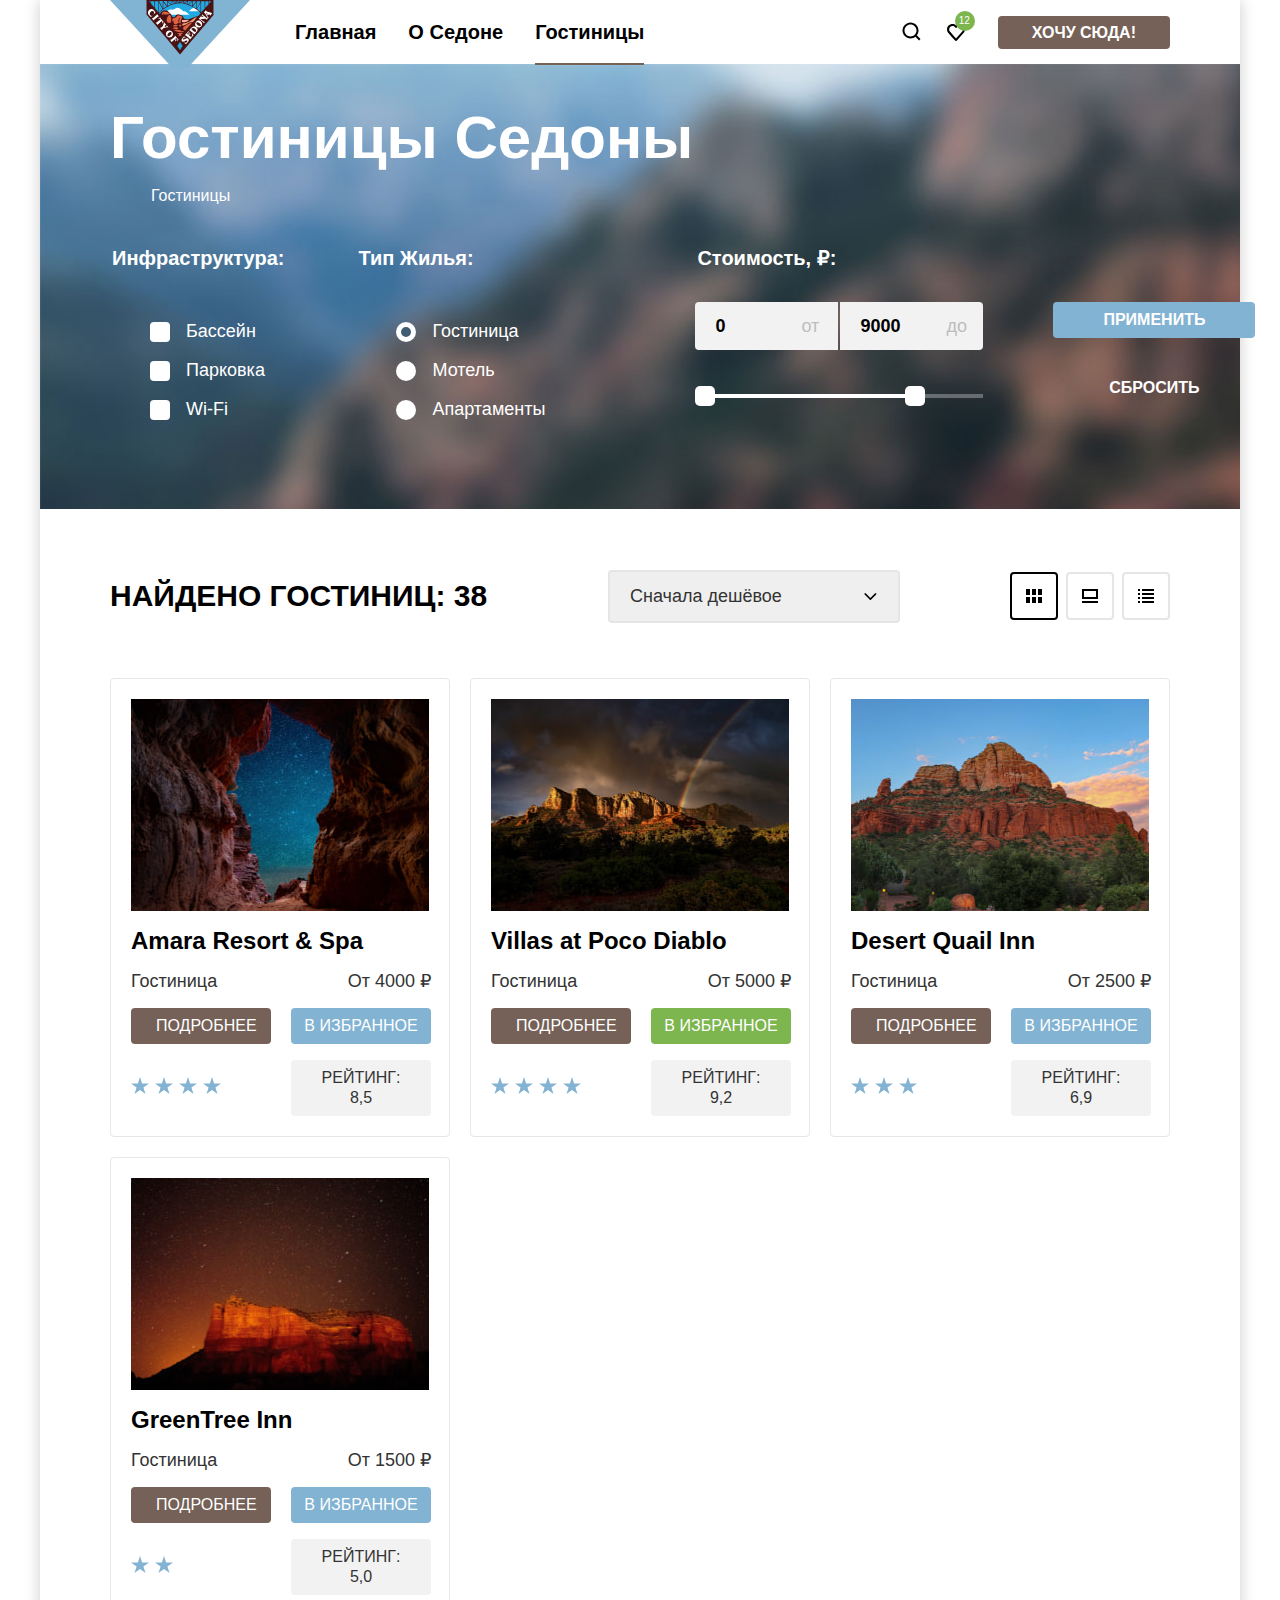
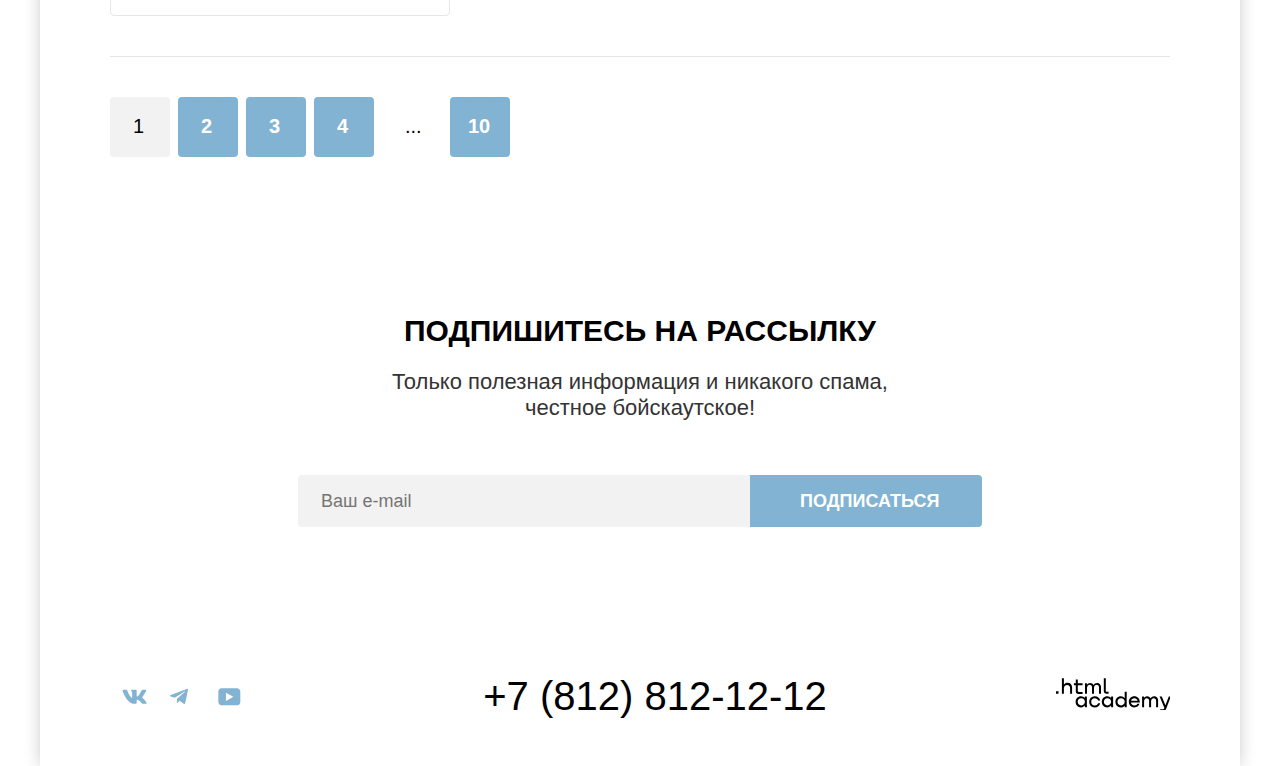
==== commit 92a315c2: "добавил фавиконку" ====
--- a/catalog.html
+++ b/catalog.html
@@ -12,7 +12,7 @@
       <header class="page-header">
         <nav class="navigation">
           <a href="index.html" class="navigation-link-logo">
-            <img src="img/header-logo.svg" alt="Логотип Седона" class="page-header-logo">
+            <img src="img/header-logo.svg" alt="Логотип Седона" class="page-header-logo" width="140" height="70">
           </a>
           <ul class="navigation-list">
             <li class="navigation-item">
@@ -304,7 +304,7 @@
               <a class="pagination-link" href="#">4</a>
             </li>
             <li class="pagination-item">
-              <a class=" pagination-dots" href="#">...</a>
+              <a class=" pagination-dots">...</a>
             </li>
             <li class="pagination-item">
               <a class="pagination-link" href="#">10</a>
--- a/styles/style.css
+++ b/styles/style.css
@@ -20,12 +20,12 @@
   box-sizing: border-box;
 }
 
-ul,
+/* ul,
 li {
   list-style-type: none;
   margin: 0;
   padding: 0;
-}
+} */
 
 .visually-hidden {
   position: absolute;
@@ -92,6 +92,7 @@
 }
 
 .navigation-list {
+  list-style-type: none;
   margin: 0;
   padding: 0;
   display: flex;
@@ -110,8 +111,6 @@
 }
 
 .navigation-icon {
-  min-width: 44px;
-  min-height: 20px;
   padding: 22px 12px;
 }
 
@@ -259,6 +258,7 @@
 }
 
 .advantages-list {
+  list-style-type: none;
   display: flex;
   flex-wrap: wrap;
   padding: 0;
@@ -369,6 +369,7 @@
 }
 
 .activities-list {
+  list-style-type: none;
   display: flex;
   list-style: none;
   align-items: center;
@@ -582,6 +583,7 @@
 }
 
 .footer-social-list {
+  list-style-type: none;
   display: flex;
   flex-wrap: wrap;
   margin: 0;
@@ -711,6 +713,9 @@
 .breadcrumbs-link {
   color: inherit;
   text-decoration: none;
+}
+.catalog-filter-list {
+  list-style-type: none;
 }
 
 .catalog-filter-title {
@@ -1006,6 +1011,7 @@
 }
 
 .hotel-result-list {
+  list-style-type: none;
   display: flex;
   flex-direction: row;
   flex-wrap: wrap;
@@ -1060,6 +1066,7 @@
 }
 
 .product-list {
+  list-style-type: none;
   margin: 0 70px;
   padding: 0;
   display: grid;
@@ -1152,6 +1159,7 @@
 }
 
 .product-card-star-list {
+  list-style-type: none;
   display: flex;
   padding: 0;
   margin: 0;
@@ -1178,6 +1186,7 @@
 }
 
 .pagination {
+  list-style-type: none;
   display: flex;
   margin-top: 40px;
   margin-bottom: 60px;
@@ -1208,6 +1217,7 @@
 .pagination-link:focus {
   background: #68A2CA;
   border: 1px solid #82B3D3;
+  outline: none;
 }
 
 .pagination-link:active {
@@ -1251,6 +1261,7 @@
   width: 100%;
   height: 100%;
   background: rgba(242, 242, 242, 0.8);
+  z-index: 1000;
 }
 
 .modal {
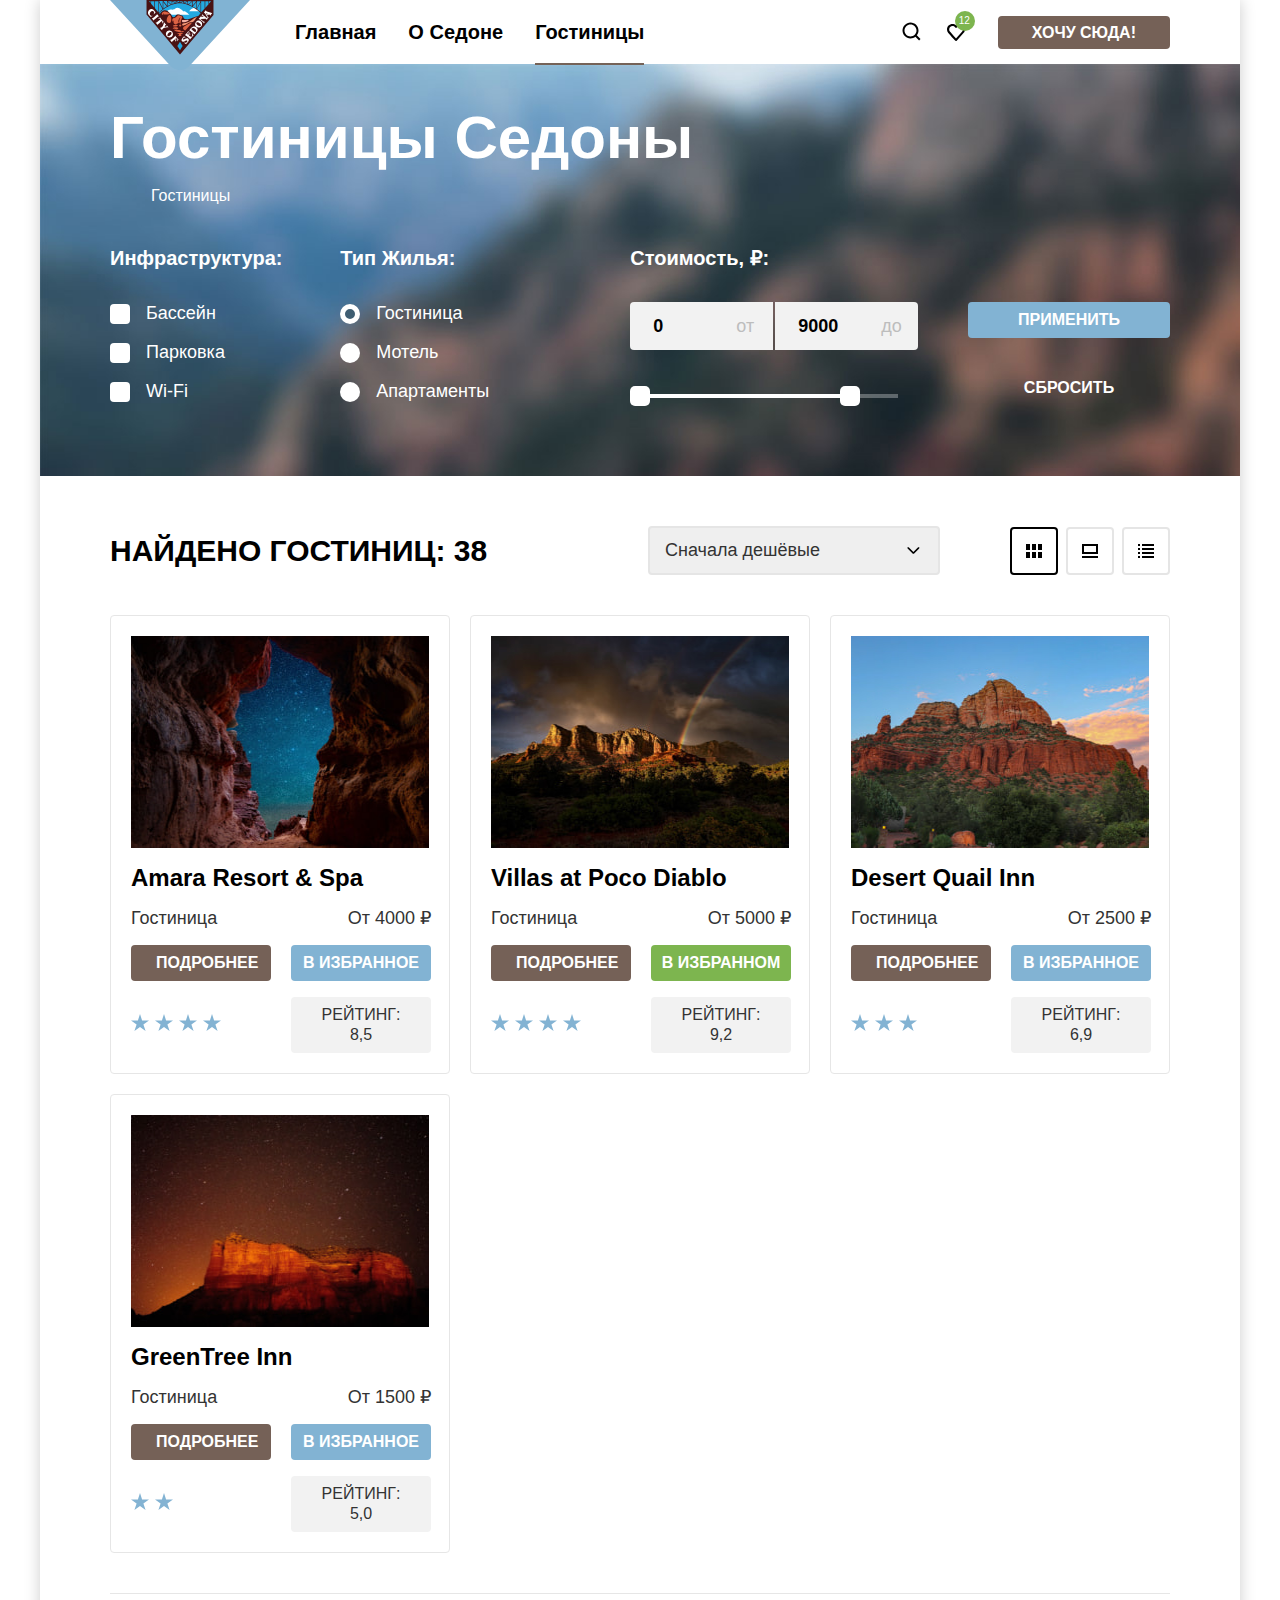
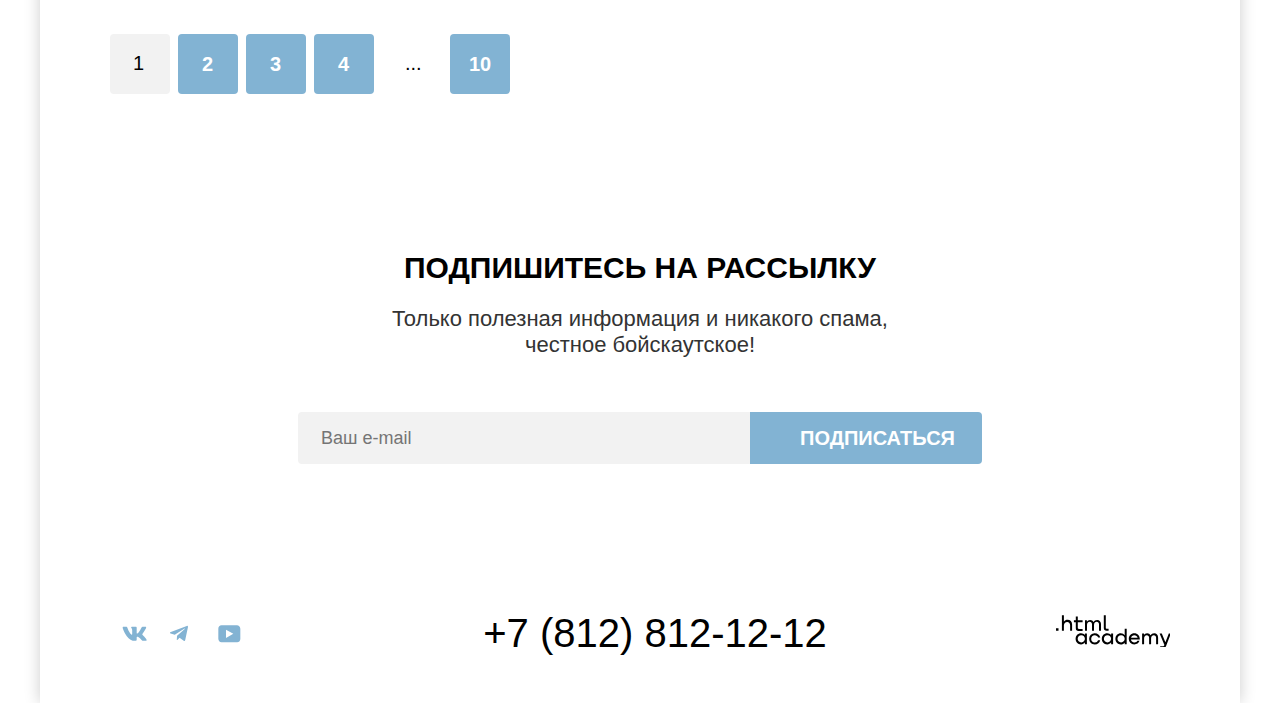
==== commit ba8ba93b: "Исправил ошибки" ====
--- a/catalog.html
+++ b/catalog.html
@@ -5,6 +5,8 @@
     <meta charset="utf-8">
     <title>Каталог</title>
     <link rel="stylesheet" href="styles/style.css">
+    <link rel="icon" href="favicon.ico">
+    <link rel="icon" type="image/png" href="img/favicon.png">
   </head>
 
   <body>
@@ -155,7 +157,7 @@
           <div class="hotel-result-wrapper">
             <p class="select-hotel-results">Найдено гостиниц: 38</p>
             <select class="select-control" aria-label="Сортировка">
-              <option value="popular">Сначала дешёвое</option>
+              <option value="popular">Сначала дешёвые</option>
               <option value="cheap">Сначала популярное</option>
               <option value="expensive">Сначала дорогое</option>
             </select>
@@ -221,7 +223,7 @@
                 <span class="product-card-hotel">Гостиница</span>
                 <span class="product-card-price">От 5000 ₽</span>
                 <a class="product-card-button-brown button" href="#">подробнее</a>
-                <a class="product-card-button-favourite button-green" href="#">в избранное</a>
+                <a class="product-card-button-favourite button-green" href="#">в избранном</a>
                 <ul class="product-card-star-list">
                   <li class="product-card-star-item">
                     <img src="img/star-blue.svg" width="18" height="17" alt="star" class="product-card-star-icon">
@@ -321,12 +323,11 @@
         </div>
       </main>
       <footer class="page-footer">
-        <div class="page-footer-container">
           <section class="footer-social">
             <h2 class="visually-hidden">Соц сети</h2>
             <ul class="footer-social-list">
               <li class="footer-social-item">
-                <a href="#" class="footer-social-item-link">
+                <a href="https://vk.com/htmlacademy" class="footer-social-item-link">
                   <svg xmlns="http://www.w3.org/2000/svg" width="25" height="15" fill="none" viewBox="0 0 25 15">
                     <path fill="#83B3D3" fill-rule="evenodd"
                       d="M24.12 1.8c.16-.54 0-.94-.8-.94H20.7c-.67 0-.98.34-1.15.73 0 0-1.33 3.2-3.22 5.27-.61.6-.9.8-1.23.8-.16 0-.41-.2-.41-.75v-5.1c0-.66-.19-.95-.74-.95H9.82c-.42 0-.67.3-.67.59 0 .62.95.76 1.04 2.51v3.8c0 .83-.15.98-.48.98-.9 0-3.06-3.2-4.34-6.88-.25-.72-.5-1-1.18-1H1.57c-.75 0-.9.34-.9.73 0 .68.89 4.07 4.14 8.55 2.17 3.06 5.23 4.72 8 4.72 1.68 0 1.88-.37 1.88-1v-2.32c0-.74.16-.88.7-.88.38 0 1.05.19 2.6 1.66 1.79 1.75 2.08 2.54 3.08 2.54h2.63c.75 0 1.12-.37.9-1.1-.23-.72-1.08-1.77-2.2-3.02-.62-.71-1.54-1.48-1.82-1.86-.39-.5-.28-.71 0-1.15 0 0 3.2-4.42 3.54-5.93Z"
@@ -336,7 +337,7 @@
                 </a>
               </li>
               <li class="footer-social-item">
-                <a href="#" class="footer-social-item-link">
+                <a href="https://t.me/htmlacademy" class="footer-social-item-link">
                   <svg xmlns="http://www.w3.org/2000/svg" width="18" height="16" fill="none" viewBox="0 0 18 16"
                     aria-hidden="true" focusable="false">
                     <path fill="#83B3D3"
@@ -346,7 +347,7 @@
                 </a>
               </li>
               <li class="footer-social-item">
-                <a href="#" class="footer-social-item-link">
+                <a href="https://www.youtube.com/user/htmlacademyru" class="footer-social-item-link">
                   <svg xmlns="http://www.w3.org/2000/svg" width="23" height="18" fill="none" viewBox="0 0 23 18"
                     aria-hidden="true" focusable="false">
                     <path fill="#83B3D3"
@@ -370,7 +371,6 @@
               </svg>
             </a>
           </section>
-        </div>
       </footer>
     </div>
   </body>
--- a/styles/style.css
+++ b/styles/style.css
@@ -20,13 +20,6 @@
   box-sizing: border-box;
 }
 
-/* ul,
-li {
-  list-style-type: none;
-  margin: 0;
-  padding: 0;
-} */
-
 .visually-hidden {
   position: absolute;
   width: 1px;
@@ -98,6 +91,9 @@
   display: flex;
   flex-wrap: wrap;
   align-items: center;
+}
+.navigation-user {
+  min-width: 268px;
 }
 
 .navigation-link {
@@ -465,7 +461,7 @@
 }
 
 .search-button {
-  font-family: inherit;
+  font-family: 'PT Sans', sans-serif;
   font-size: 20px;
   line-height: 36px;
   font-weight: 700;
@@ -526,13 +522,14 @@
 }
 
 .mail-button {
+  font-family: 'PT Sans', sans-serif;
   background: #82B3D3;
   border-radius: 0px 4px 4px 0px;
   color: #FFFFFF;
   border: none;
   text-transform: uppercase;
   font-weight: 700;
-  font-size: 18px;
+  font-size: 20px;
   line-height: 36px;
   padding: 8px 50px;
   max-width: 232px;
@@ -553,6 +550,7 @@
 }
 
 .mail-field {
+  font-family: "PT Sans", sans-serif;
   width: 452px;
   height: 52px;
   padding: 15px 20px;
@@ -565,11 +563,6 @@
 }
 
 .page-footer {
-  width: 1200px;
-  margin: 0 auto;
-}
-
-.page-footer-container {
   display: flex;
   width: 1200px;
   margin: 0 auto;
@@ -608,7 +601,6 @@
   padding: 0;
 }
 
-/* telephone state */
 .footer-contacts-phone:hover {
   color: #756157;
 }
@@ -622,7 +614,6 @@
   color: rgba(117, 97, 87, 0.3);
 }
 
-/* html academy link state */
 .footer-htmlacademy-link:hover path {
   fill: #756157;
 }
@@ -639,7 +630,6 @@
   fill: rgba(117, 97, 87, 0.3);
 }
 
-/* footer social state */
 .footer-social-item-link:hover path {
   fill: #68A2CA;
 }
@@ -714,8 +704,11 @@
   color: inherit;
   text-decoration: none;
 }
+
 .catalog-filter-list {
   list-style-type: none;
+  padding: 0;
+  margin: 0;
 }
 
 .catalog-filter-title {
@@ -724,6 +717,7 @@
   color: #FFFFFF;
   font-weight: 700;
   margin-bottom: 32px;
+  padding: 0;
 }
 
 .catalog-filter-wrapper {
@@ -743,10 +737,11 @@
   border: none;
   margin: 0;
   padding: 0;
+  min-width: 150px;
 }
 
 .catalog-filter-group:nth-of-type(3) {
-  margin-left: 80px;
+  margin-left: 70px;
 }
 
 .catalog-filter-item {
@@ -772,7 +767,7 @@
   height: 48px;
   background: #F2F2F2;
   border-radius: 4px 0px 0px 4px;
-  border: none;
+  border: 3px solid transparent;
   padding: 12px 20px;
   font-weight: 700;
   font-size: 18px;
@@ -789,6 +784,13 @@
   background: #E6E6E6;
   border: 3px solid #83B3D3;
   outline: none;
+}
+
+.input-price:disabled,
+.mail-field:disabled {
+  border: 3px solid rgba(0, 0, 0, 0.3);
+  pointer-events: none;
+  opacity: 0.3;
 }
 
 .price-name {
@@ -818,7 +820,6 @@
   padding-left: 36px;
 }
 
-/* Mark */
 .control-mark {
   position: absolute;
   top: 2px;
@@ -854,6 +855,11 @@
 .control-input:focus-visible+.control-mark {
   outline: 3px solid #83B3D3;
 }
+.control-input:disabled .control {
+  opacity: 0.3;
+  pointer-events: none;
+  cursor: not-allowed;
+}
 
 .control:hover {
   opacity: 0.6;
@@ -917,6 +923,7 @@
 }
 
 .catalog-filter-button {
+  font-family: 'PT Sans', sans-serif;
   font-weight: 700;
   font-size: 16px;
   line-height: 20px;
@@ -928,7 +935,6 @@
   border-radius: 4px;
   border: none;
   padding: 8px 50px;
-  font-family: inherit;
 }
 
 .transparent-button {
@@ -975,21 +981,22 @@
   flex-direction: row;
   align-items: center;
   justify-content: space-between;
-  padding: 45px 70px 40px 70px;
+  padding: 50px 70px 40px 70px;
 }
 
 .select-control {
   color: #333333;
-  font: inherit;
+  font-family: "PT Sans", sans-serif;
   font-size: 18px;
   line-height: 21px;
   width: 292px;
+  height: 49px;
   border: 2px solid #E5E5E5;
   border-radius: 4px;
-  padding: 14px 20px;
+  padding: 10px 15px;
   background-image: url("../img/arrow-down-icon.svg");
   background-repeat: no-repeat;
-  background-position: right 21px center;
+  background-position: right 18px center;
   appearance: none;
   margin-left: auto;
   margin-right: 70px;
@@ -1001,6 +1008,14 @@
   outline: none;
 }
 
+.select-control:disabled {
+  border: 2px solid #000000;
+  opacity: 0.3;
+  pointer-events: none;
+}
+
+
+
 .select-hotel-results {
   font-weight: 700;
   font-size: 30px;
@@ -1012,6 +1027,8 @@
 
 .hotel-result-list {
   list-style-type: none;
+  margin: 0;
+  padding: 0;
   display: flex;
   flex-direction: row;
   flex-wrap: wrap;
@@ -1120,6 +1137,7 @@
 .product-card-button-brown {
   font-size: 16px;
   line-height: 20px;
+  font-weight: 700;
   text-align: center;
   align-items: center;
   color: #FFFFFF;
@@ -1133,6 +1151,7 @@
 .product-card-button-favourite {
   font-size: 16px;
   line-height: 20px;
+  font-weight: 700;
   text-align: center;
   align-items: center;
   color: #FFFFFF;
@@ -1207,6 +1226,7 @@
   text-decoration: none;
   background: #82B3D3;
   border-radius: 4px;
+  border: 1px solid transparent;
 }
 
 .pagination-link:hover {
@@ -1328,6 +1348,7 @@
   justify-content: space-between;
   align-items: center;
   width: 578px;
+  position: relative;
 }
 
 .form-label {
@@ -1340,13 +1361,8 @@
   margin-right: auto;
 }
 
-.form-date-label {
-  position: relative;
-}
-
 .form-date {
   margin: 0;
-  margin-bottom: 4px;
   padding: 12px 20px;
   width: 440px;
   min-height: 48px;
@@ -1356,7 +1372,6 @@
   font-weight: 700;
   font-size: 18px;
   line-height: 24px;
-  position: relative;
 }
 
 .form-date:hover {
@@ -1367,6 +1382,11 @@
   background: #E6E6E6;
   outline: 3px solid #83B3D3;
 }
+.form-date:disabled {
+  outline: 3px solid #000000;
+  opacity: 0.3;
+  pointer-events: none;
+}
 
 .calendar-icon {
   fill: rgba(117, 97, 87, 0.3);
@@ -1380,6 +1400,7 @@
 .text-date {
   padding: 0;
   margin: 0;
+  margin-top: 4px;
   margin-left: 157px;
   margin-bottom: 24px;
   display: flex;
@@ -1402,12 +1423,20 @@
   margin-bottom: 48px;
 }
 
-.guest-wrapper .form-label {
-  margin-right: 46px;
-}
-
-.guest-wrapper .form-label:last-of-type {
-  margin-right: auto;
+.field-group-people {
+  display: flex;
+  align-items: center;
+  gap: 46px;
+}
+
+.amount-people-label {
+  font-weight: 700;
+  font-size: 20px;
+  line-height: 24px;
+}
+
+.label-kids {
+  margin-right: 36px;
 }
 
 .guest-amount {
@@ -1425,23 +1454,37 @@
   position: relative;
 }
 
-.guest-amount:first-of-type {
-  margin-right: auto;
-}
-
 .amount-people-button {
   width: 40px;
   padding: 14px 10px;
   display: flex;
 }
 
-.amount-people {
+.amount-people-input {
+  font-style: normal;
+  font-weight: 700;
+  font-size: 18px;
   width: 31px;
+  border: none;
   padding: 14px 10px;
   text-align: center;
   box-sizing: border-box;
-  background-color: rgb(242, 242, 242);
+  background-color: #F2F2F2;
   line-height: 20px;
+}
+
+.amount-people-input::-webkit-outer-spin-button,
+.amount-people-input::-webkit-inner-spin-button {
+  appearance: none;
+  margin: 0;
+}
+.amount-people-input:focus {
+  outline: 3px solid #83B3D3;
+}
+.amount-people-input:disabled {
+  outline: 3px solid #000000;
+  opacity: 0.3;
+  pointer-events: none;
 }
 
 .button-plus-minus {
@@ -1520,8 +1563,10 @@
 }
 
 .tooltip:hover .tooltip-text,
-.tooltip:focus .tooltip-text {
+.tooltip:focus .tooltip-text,
+.tooltip:focus {
   display: block;
+  outline: none;
 }
 
 .button-modal {
@@ -1541,8 +1586,10 @@
 }
 
 .button-modal:hover,
-.button-modal:focus {
+.button-modal:focus,
+.button-modal:focus-visible {
   background-color: #68A2CA;
+  outline: none;
 }
 
 .button-modal:active {
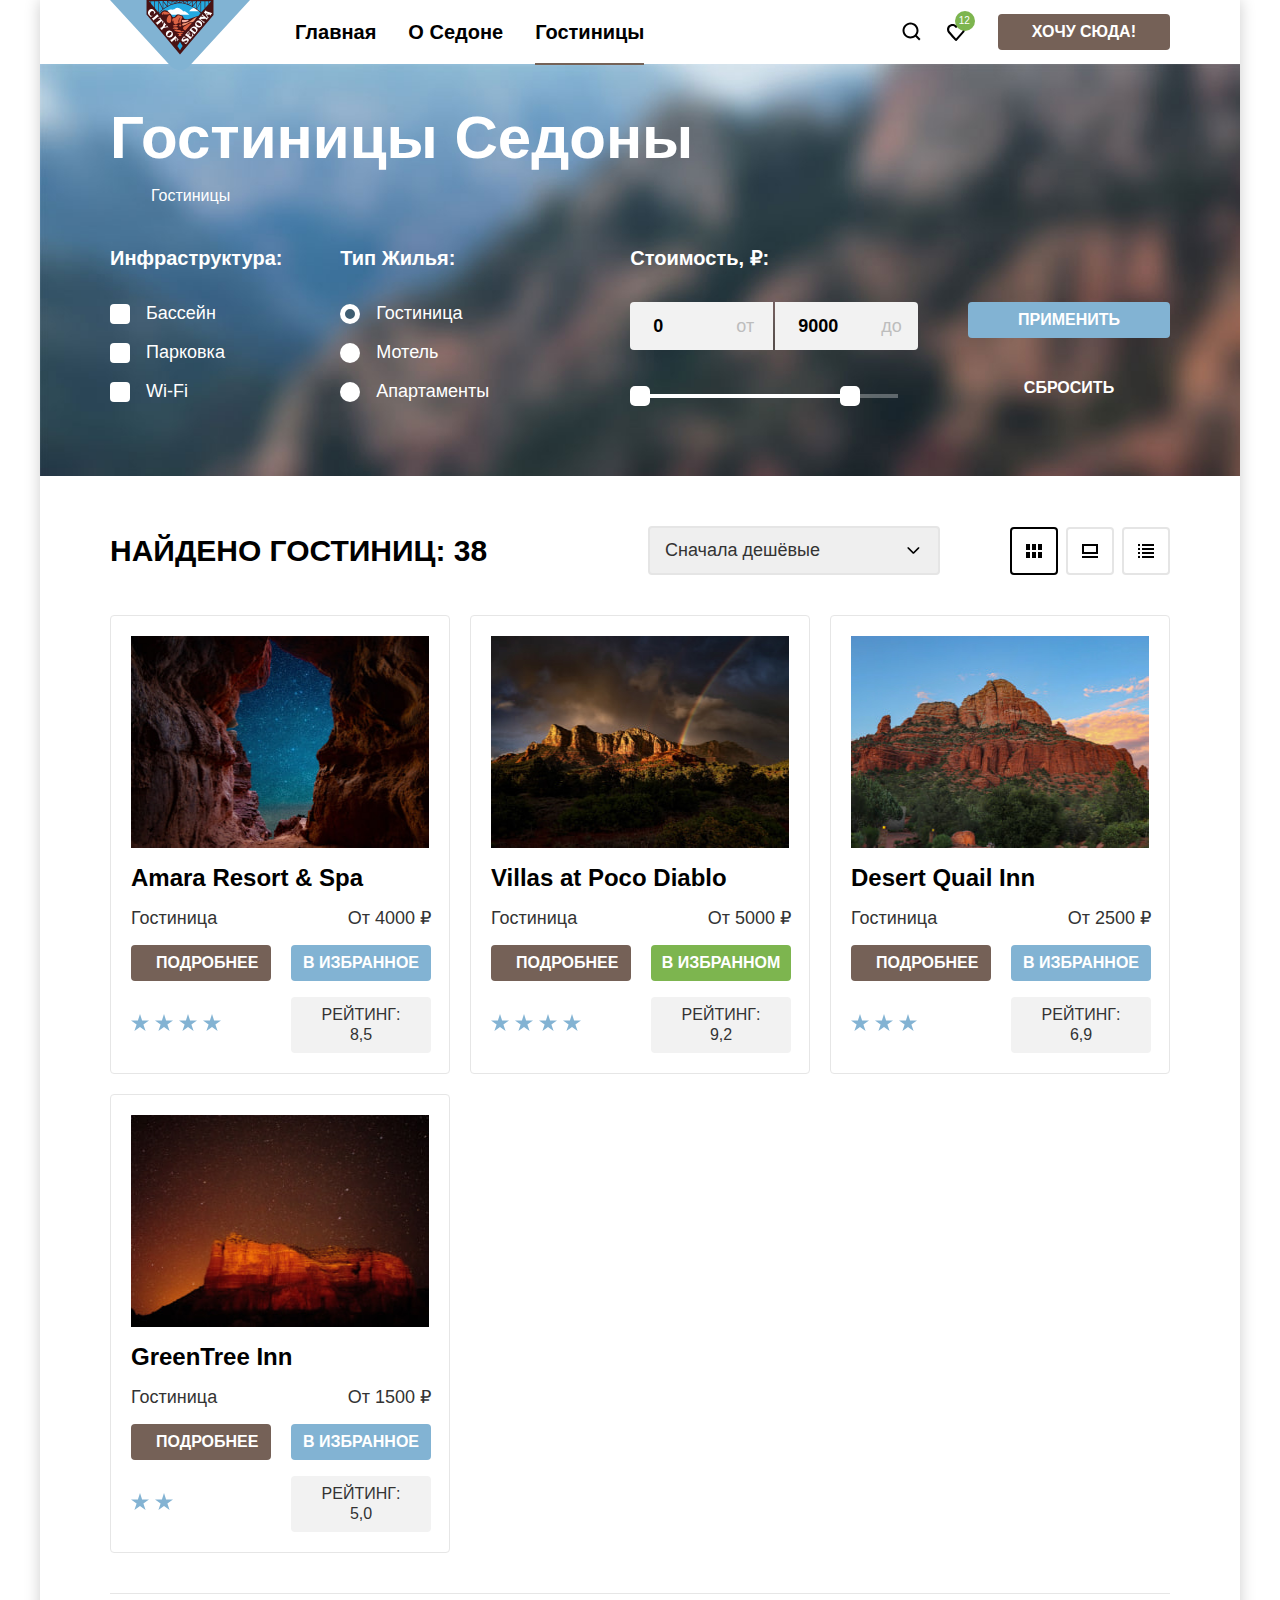
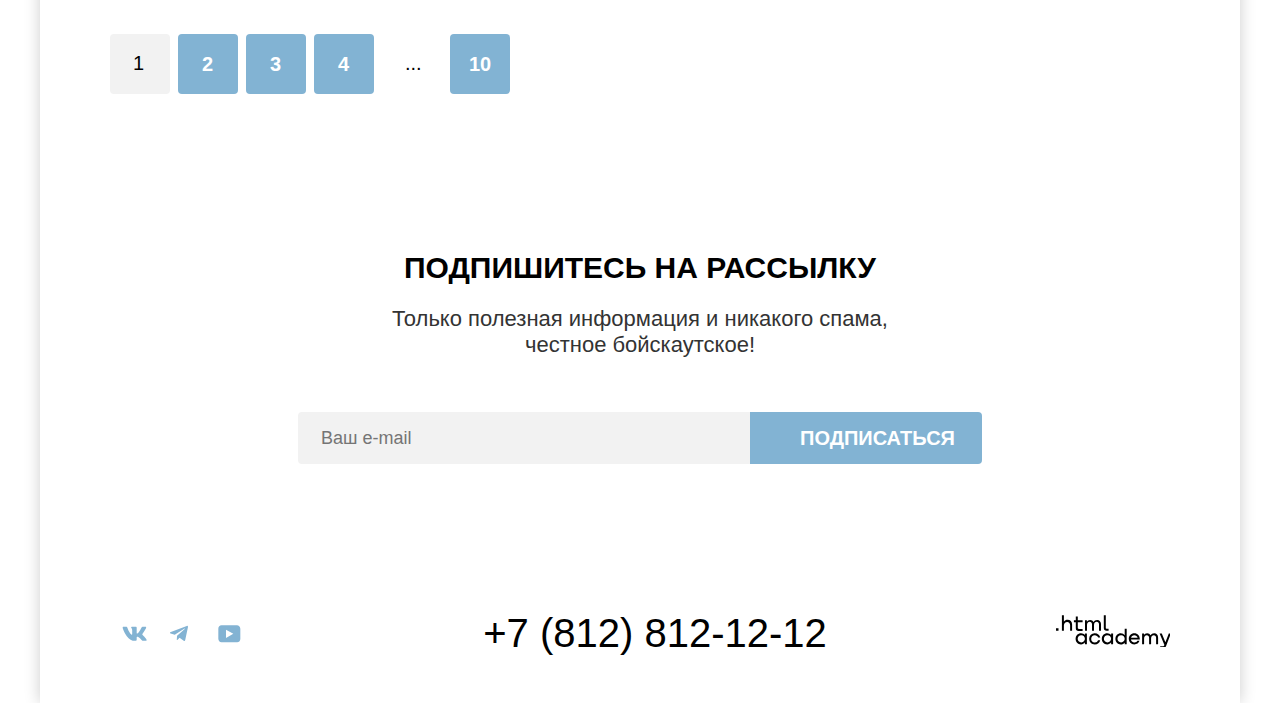
==== commit 1f8e800c: "Merge pull request #14 from alexxxey2308/master" ====
--- a/catalog.html
+++ b/catalog.html
@@ -137,10 +137,10 @@
                     </div>
                     <div class="range-scale">
                       <div class="range-bar" style="left: 0; width: 220px">
-                        <button class="range-toggle toggle-min">
+                        <button class="range-toggle toggle-min" type="button">
                           <span class="visually-hidden">Изменить минимальную цену.</span>
                         </button>
-                        <button class="range-toggle toggle-max">
+                        <button class="range-toggle toggle-max" type="button">
                           <span class="visually-hidden">Изменить максимальную цену.</span>
                         </button>
                       </div>
--- a/styles/style.css
+++ b/styles/style.css
@@ -84,6 +84,11 @@
   column-gap: 32px;
 }
 
+.navigation-list:nth-of-type(1) .navigation-item {
+  margin-top: 20px;
+  margin-bottom: 20px;
+}
+
 .navigation-list {
   list-style-type: none;
   margin: 0;
@@ -130,7 +135,7 @@
   color: white;
   background: #7DB54F;
   border-radius: 10px;
-  width: 20px;
+  min-width: 20px;
   height: 20px;
   text-align: center;
   padding-bottom: 4px;
@@ -176,6 +181,9 @@
   padding: 8px 34px;
   border-radius: 4px;
   margin-left: 20px;
+  display: inline-block;
+  margin-top: 10px;
+  margin-bottom: 10px;
 }
 
 .button:hover {
@@ -263,6 +271,10 @@
 
 .advantages-image {
   display: block;
+}
+
+.advantages-item {
+  display: flex;
 }
 
 .advantages-item-title {
@@ -855,13 +867,13 @@
 .control-input:focus-visible+.control-mark {
   outline: 3px solid #83B3D3;
 }
-.control-input:disabled .control {
+.control:has([disabled]) .control-mark,
+.control:has([disabled]) .control-label {
   opacity: 0.3;
   pointer-events: none;
-  cursor: not-allowed;
-}
-
-.control:hover {
+}
+
+.control:not(:has([disabled])):hover {
   opacity: 0.6;
 }
 
@@ -1362,6 +1374,7 @@
 }
 
 .form-date {
+  font-family: 'PT Sans', sans-serif;
   margin: 0;
   padding: 12px 20px;
   width: 440px;
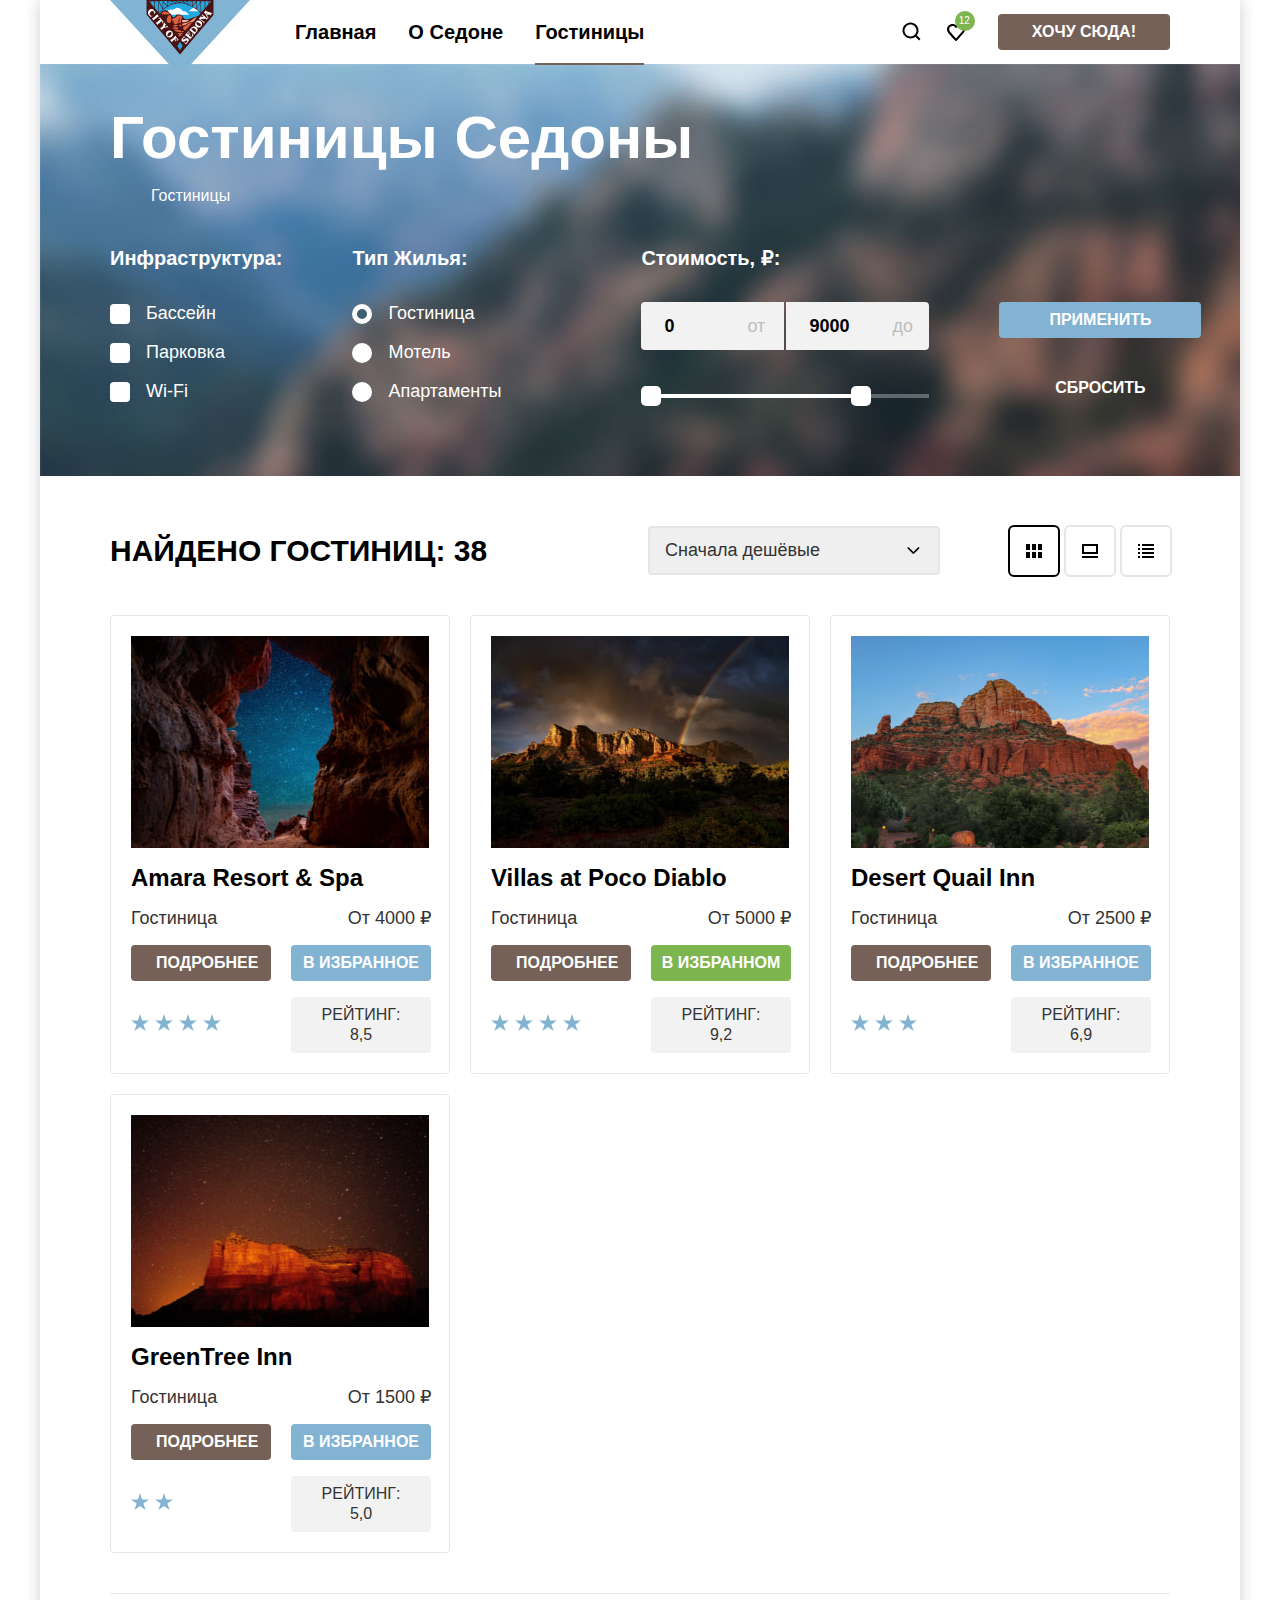
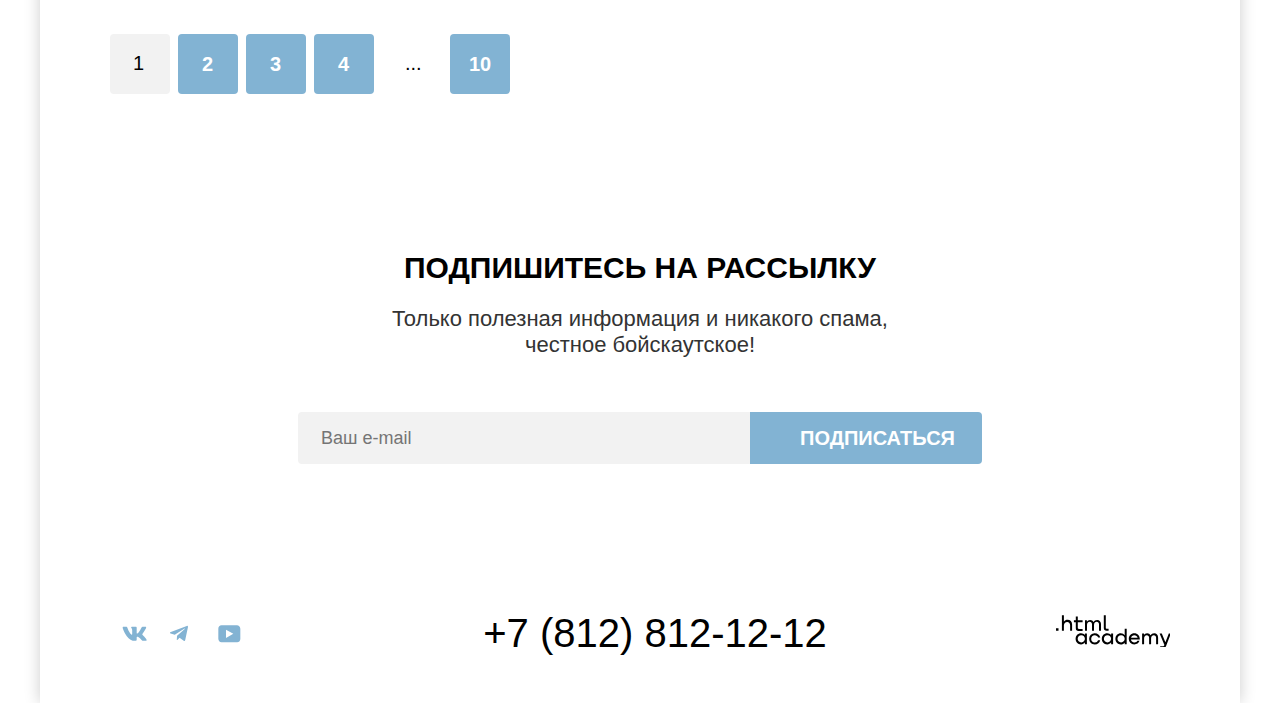
==== commit 6cf6e2a1: "Merge pull request #16 from alexxxey2308/master" ====
--- a/catalog.html
+++ b/catalog.html
@@ -14,7 +14,7 @@
       <header class="page-header">
         <nav class="navigation">
           <a href="index.html" class="navigation-link-logo">
-            <img src="img/header-logo.svg" alt="Логотип Седона" class="page-header-logo" width="140" height="70">
+            <img src="img/header-logo.svg" alt="Логотип Седона." class="page-header-logo" width="140" height="70">
           </a>
           <ul class="navigation-list">
             <li class="navigation-item">
@@ -69,7 +69,7 @@
               <h2 class="visually-hidden" hidden>Список жилья с фильтрами</h2>
               <form class="catalog-filter" action="https://echo.htmlacademy.ru/" method="get">
                 <div class="catalog-filter-wrapper">
-                  <fieldset class="catalog-filter-group">
+                  <fieldset class="catalog-filter-group catalog-checkbox-block">
                     <legend class="catalog-filter-title">Инфраструктура:</legend>
                     <ul class="catalog-filter-list">
                       <li class="catalog-filter-item">
@@ -95,7 +95,7 @@
                       </li>
                     </ul>
                   </fieldset>
-                  <fieldset class="catalog-filter-group">
+                  <fieldset class="catalog-filter-group catalog-checkbox-block">
                     <legend class="catalog-filter-title">Тип Жилья:</legend>
                     <ul class="catalog-filter-list">
                       <li class="catalog-filter-item">
@@ -185,7 +185,7 @@
           <ul class="product-list">
             <li class="product-card">
               <a class="product-card-image-link" href="#">
-                <img class="product-card-image" src="img/hotel-1.jpg" alt="nature photo" width="300" height="212">
+                <img class="product-card-image" src="img/hotel-1.jpg" alt="Фото природы." width="300" height="212">
               </a>
               <a class="product-card-link" href="#">
                 <h3 class="product-card-title">Amara Resort & Spa</h3>
@@ -214,7 +214,7 @@
             </li>
             <li class="product-card">
               <a class="product-card-image-link" href="#">
-                <img class="product-card-image" src="img/hotel-2.jpg" width="300" height="212" alt="nature photo">
+                <img class="product-card-image" src="img/hotel-2.jpg" width="300" height="212" alt="Фото природы.">
               </a>
               <a class="product-card-link" href="#">
                 <h3 class="product-card-title">Villas at Poco Diablo</h3>
@@ -243,7 +243,7 @@
             </li>
             <li class="product-card">
               <a class="product-card-image-link" href="#">
-                <img class="product-card-image" src="img/hotel-3.jpg" width="300" height="212" alt="nature photo">
+                <img class="product-card-image" src="img/hotel-3.jpg" width="300" height="212" alt="Фото природы.">
               </a>
               <a class="product-card-link" href="#">
                 <h3 class="product-card-title">Desert Quail Inn</h3>
@@ -269,7 +269,7 @@
             </li>
             <li class="product-card">
               <a class="product-card-image-link" href="#">
-                <img class="product-card-image" src="img/hotel-4.jpg" width="300" height="212" alt="nature photo">
+                <img class="product-card-image" src="img/hotel-4.jpg" width="300" height="212" alt="Фото природы.">
               </a>
               <a class="product-card-link" href="#">
                 <h3 class="product-card-title">GreenTree Inn</h3>
@@ -316,7 +316,8 @@
             <h2 class="mail-title">Подпишитесь на рассылку</h2>
             <p class="mail-text">Только полезная информация и никакого спама,<br> честное бойскаутское!</p>
             <form class="mail-form" action="https://echo.htmlacademy.ru/" method="post">
-              <input class="mail-field" type="email" name="mail-input" placeholder="Ваш e-mail">
+              <label class="visually-hidden" for="mail-fieled-label">Введите имейл</label>
+              <input class="mail-field" type="email" name="mail-input" placeholder="Ваш e-mail" id="mail-fieled-label" required>
               <button class="mail-button button-blue" type="submit">Подписаться</button>
             </form>
           </section>
--- a/styles/style.css
+++ b/styles/style.css
@@ -379,6 +379,7 @@
 .activities-list {
   list-style-type: none;
   display: flex;
+  flex-wrap: wrap;
   list-style: none;
   align-items: center;
   margin: 0;
@@ -470,6 +471,7 @@
   margin: 0;
   margin-top: 20px;
   margin-bottom: 54px;
+  color: #333333;
 }
 
 .search-button {
@@ -749,11 +751,14 @@
   border: none;
   margin: 0;
   padding: 0;
-  min-width: 150px;
 }
 
 .catalog-filter-group:nth-of-type(3) {
   margin-left: 70px;
+}
+
+.catalog-checkbox-block {
+  width: 150px;
 }
 
 .catalog-filter-item {
@@ -867,13 +872,14 @@
 .control-input:focus-visible+.control-mark {
   outline: 3px solid #83B3D3;
 }
-.control:has([disabled]) .control-mark,
-.control:has([disabled]) .control-label {
+
+.control-input:disabled + .control-mark,
+.control-input:disabled ~ .control-label {
   opacity: 0.3;
   pointer-events: none;
 }
 
-.control:not(:has([disabled])):hover {
+.control:hover {
   opacity: 0.6;
 }
 
@@ -932,6 +938,10 @@
 .input-price::-webkit-inner-spin-button {
   appearance: none;
   margin: 0;
+}
+
+.input-price[type='number'] {
+  -moz-appearance: textfield;
 }
 
 .catalog-filter-button {
@@ -1059,18 +1069,21 @@
   background-repeat: no-repeat;
   background-position: center;
   border-radius: 4px;
-  border: 2px solid #E5E5E5;
+  outline: 2px solid #E5E5E5;
 }
 
 .result-icon-active,
 .hotel-result-icon:hover,
 .hotel-result-icon:active {
-  border: 2px solid #000000;
-}
-
-.catalog-button:focus .hotel-result-icon,
+  outline: 2px solid #000000;
+  border: none;
+}
+
+.catalog-button:focus .hotel-result-icon {
+  outline: 2px solid #68A2CA;
+  border: none;
+}
 .catalog-button:focus {
-  border: 2px solid #68A2CA;
   outline: none;
 }
 
@@ -1080,7 +1093,7 @@
   height: 48px;
   background-repeat: no-repeat;
   background-position: center;
-  border: 2px solid #E5E5E5;
+  outline: 2px solid #E5E5E5;
   border-radius: 4px;
 }
 
@@ -1090,7 +1103,7 @@
   height: 48px;
   background-repeat: no-repeat;
   background-position: center;
-  border: 2px solid #E5E5E5;
+  outline: 2px solid #E5E5E5;
   border-radius: 4px;
 }
 
@@ -1490,6 +1503,10 @@
 .amount-people-input::-webkit-inner-spin-button {
   appearance: none;
   margin: 0;
+}
+
+.amount-people-input[type='number'] {
+  -moz-appearance: textfield;
 }
 .amount-people-input:focus {
   outline: 3px solid #83B3D3;
